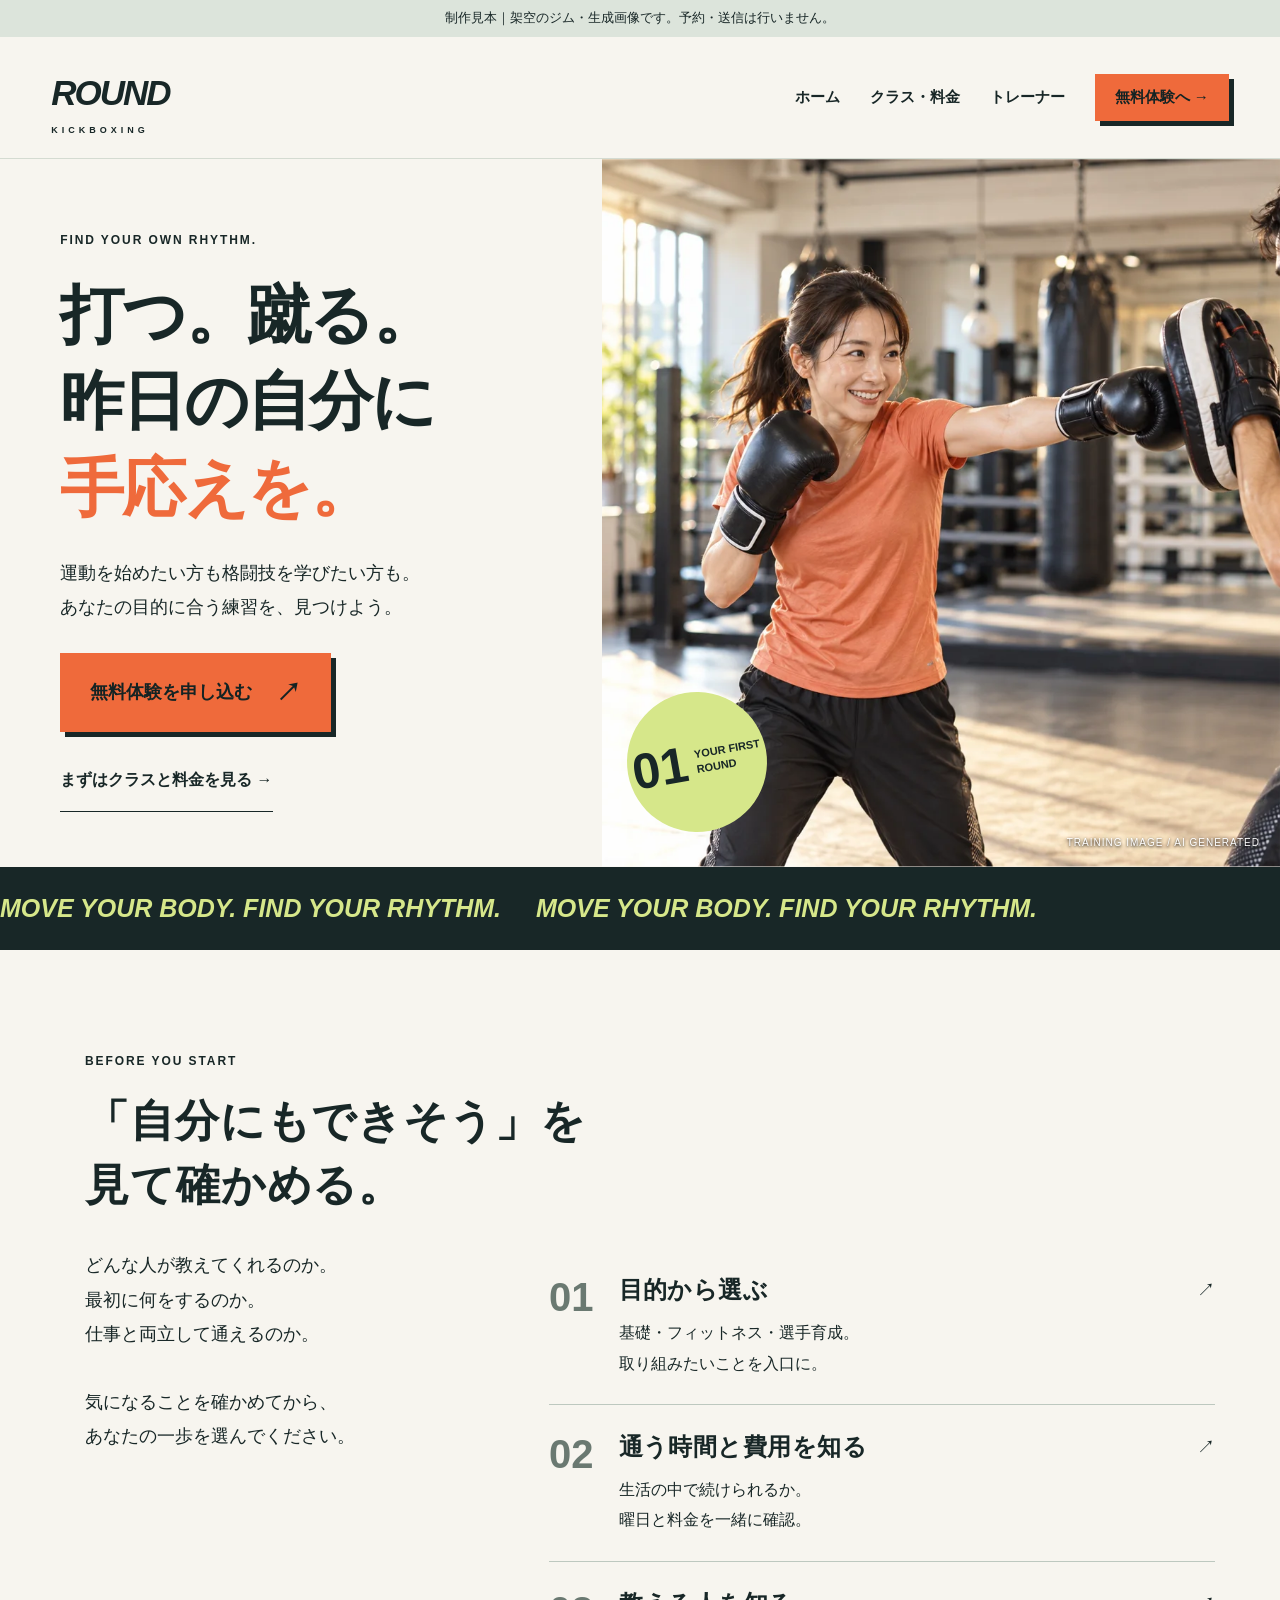
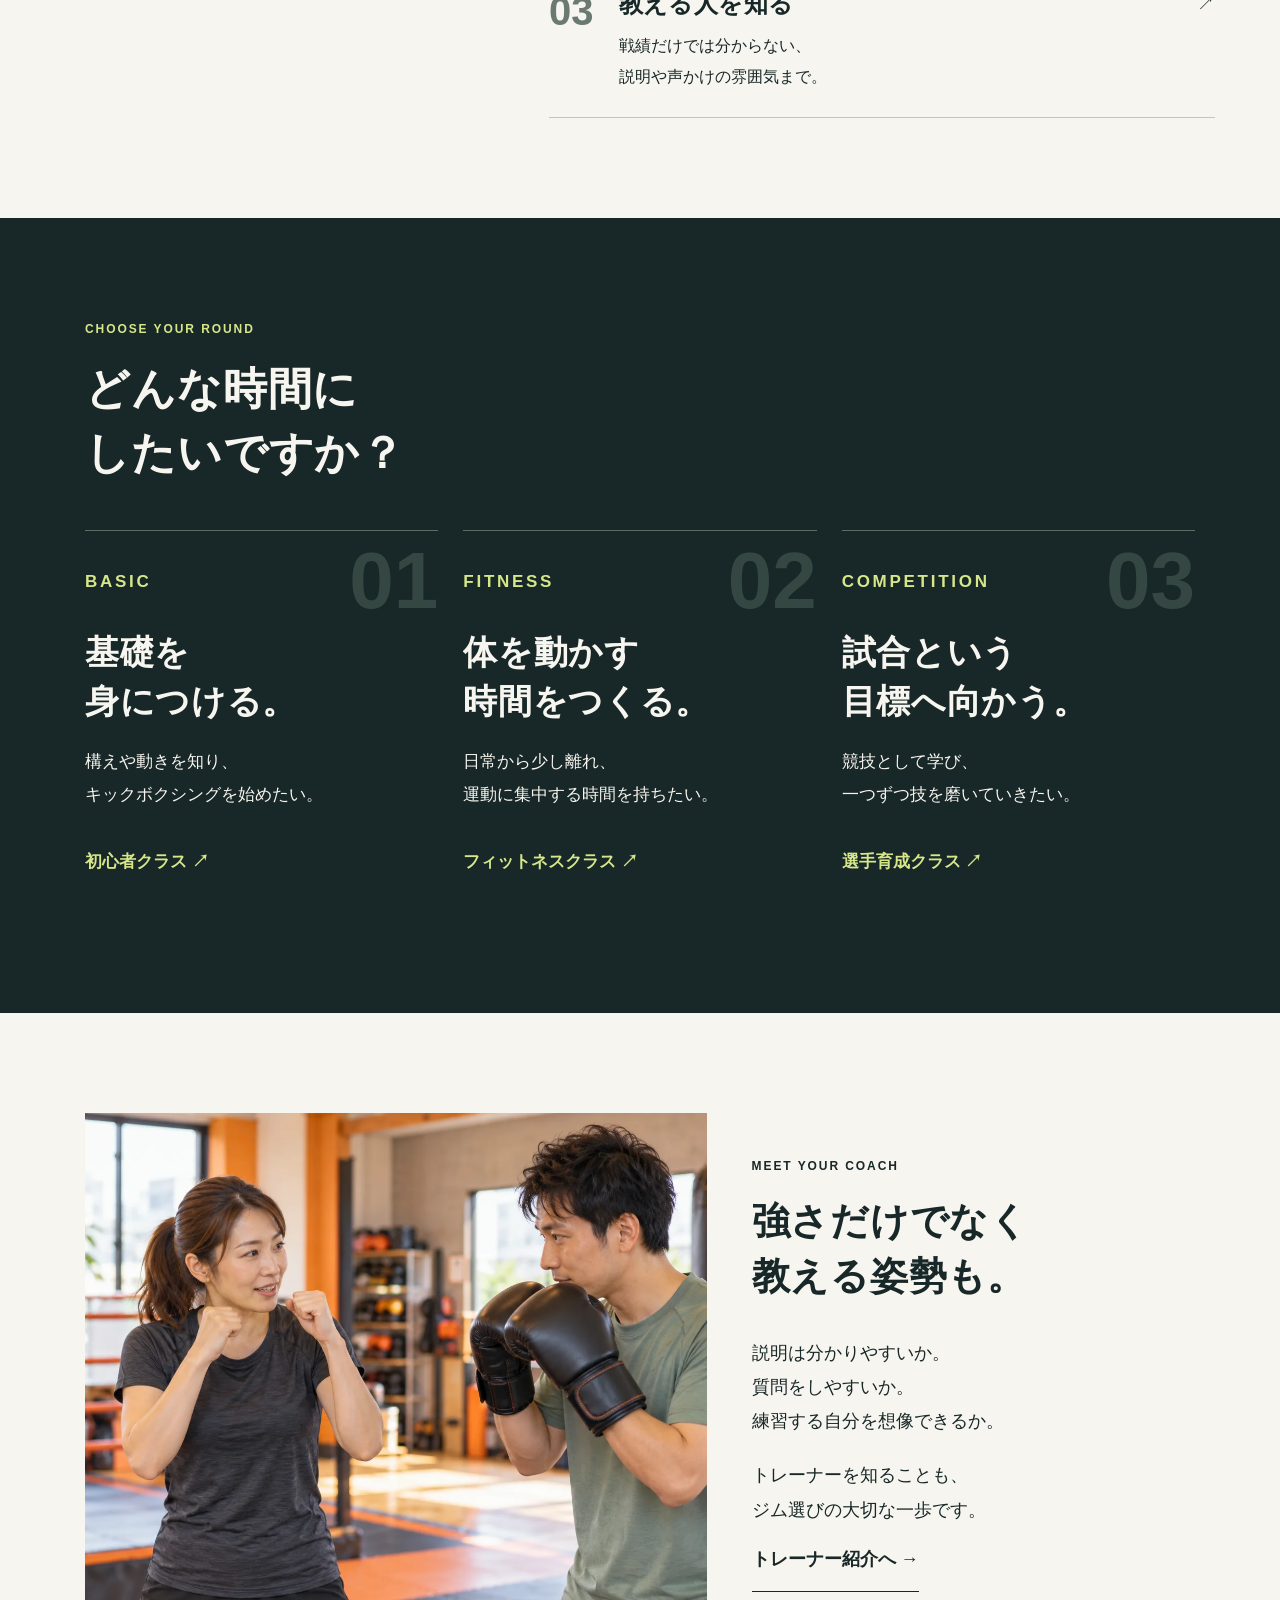
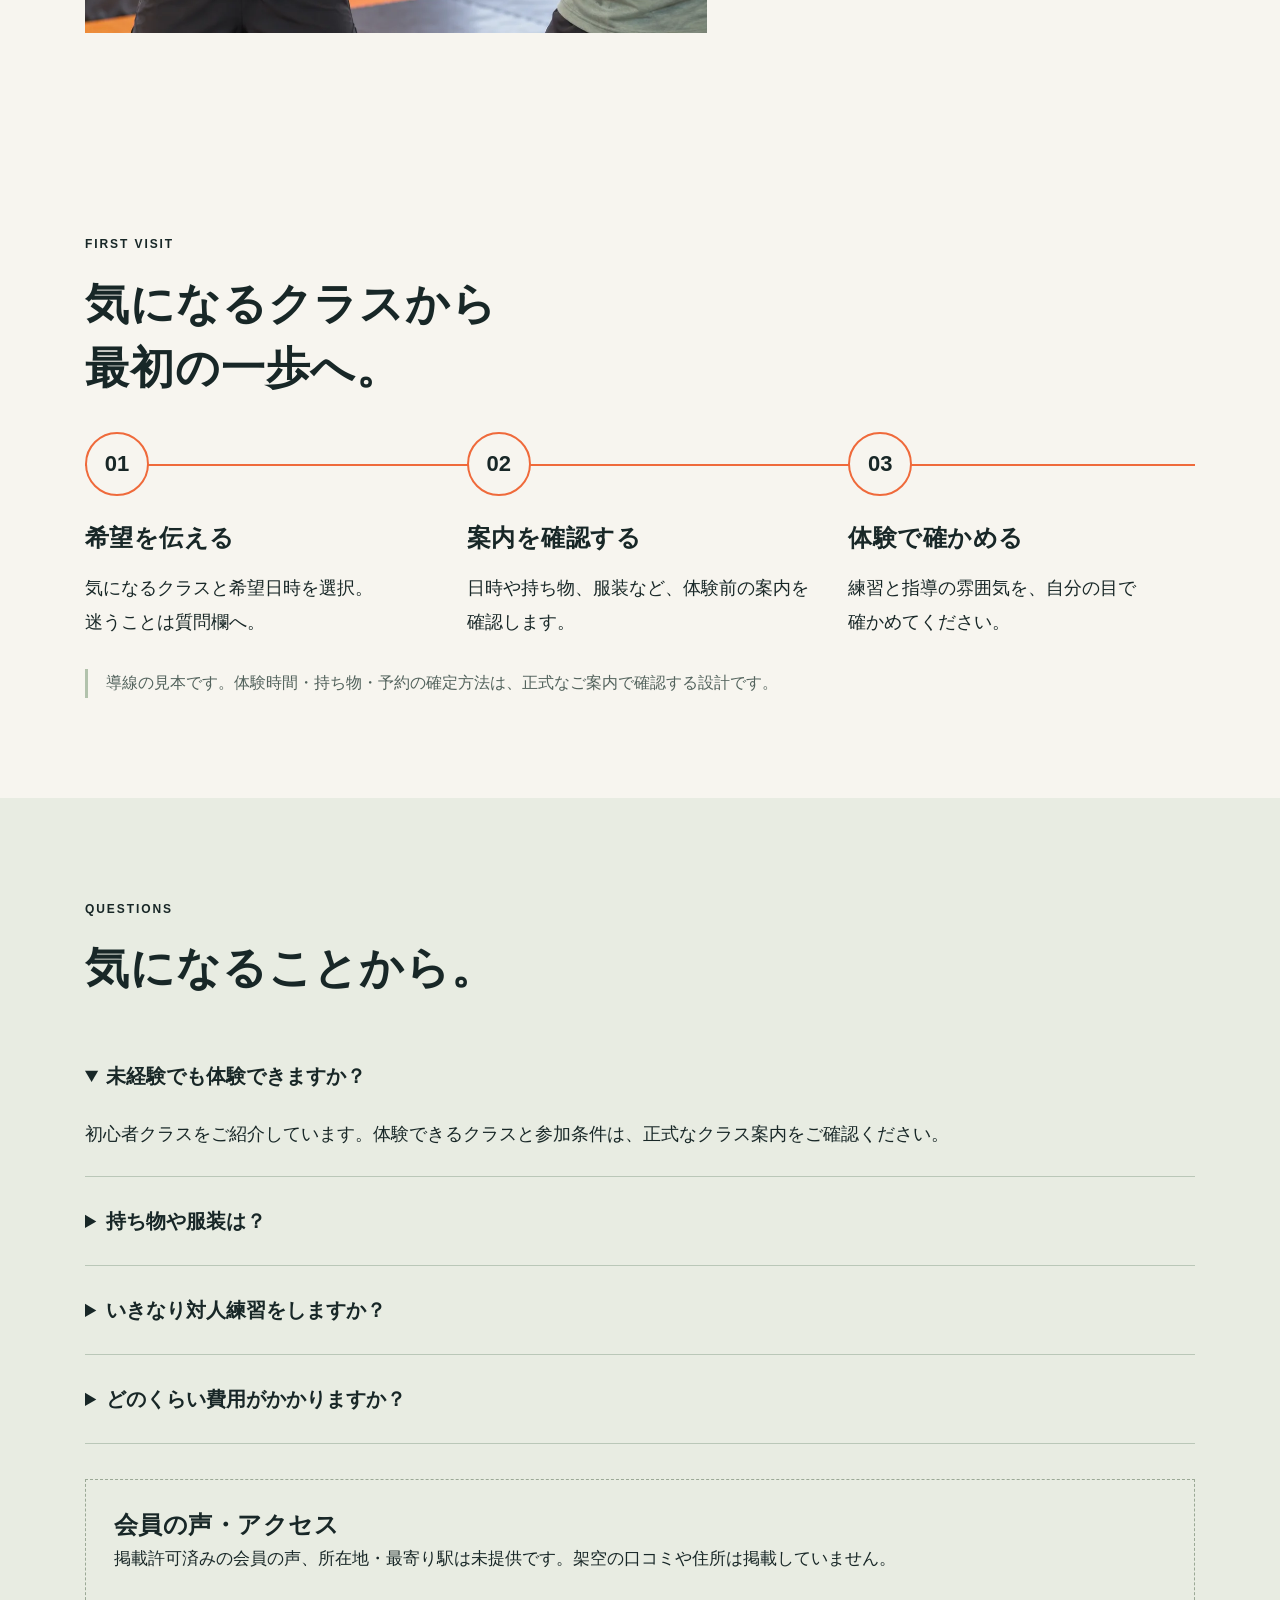
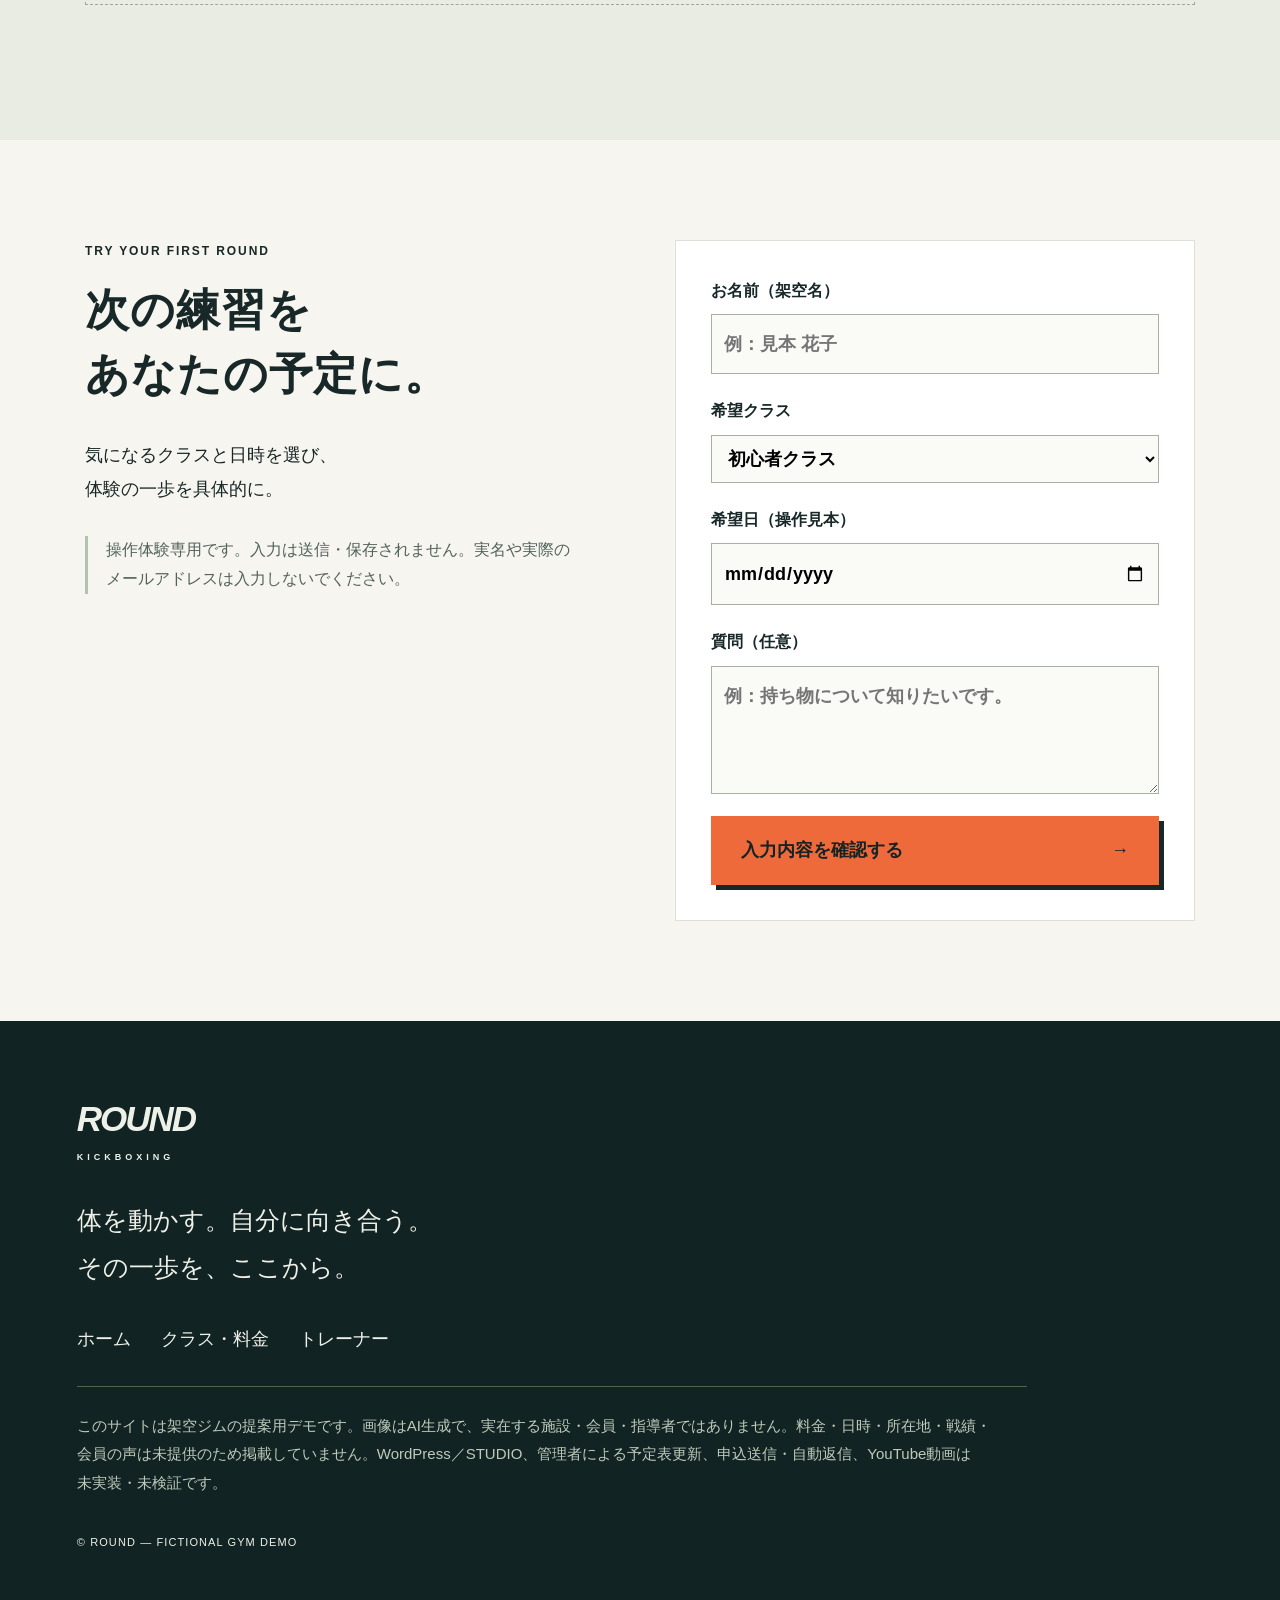
==== index.html @ 7c8cc468 "Publish fictional ROUND three-page demo" ====
<!DOCTYPE html><html lang="ja"><head><meta charset="utf-8"><meta name="viewport" content="width=device-width,initial-scale=1"><title>打つ。蹴る。自分に手応えを。｜ROUND 制作見本</title><link rel="stylesheet" href="style.css"><script src="app.js" defer></script></head><body><div class="demo"><span class="phrase">制作見本｜</span><span class="phrase">架空のジム・生成画像です。</span><span class="phrase">予約・送信は行いません。</span></div><header><a class="brand" href="index.html">ROUND<span> KICKBOXING</span></a><button class="menu" aria-expanded="false" aria-controls="nav">メニュー</button><nav id="nav"><a href="index.html">ホーム</a><a href="classes.html">クラス・料金</a><a href="trainers.html">トレーナー</a><a class="button small" href="index.html#trial">無料体験へ →</a></nav></header><main><section class="hero"><div class="hero-copy"><p class="eyebrow">FIND YOUR OWN RHYTHM.</p><h1><span class="hit">打つ。</span><span class="kick">蹴る。</span><br><span>昨日の自分に</span><br><em>手応えを。</em></h1><p><span>運動を始めたい方も</span><span>格闘技を学びたい方も。</span><br><span class="phrase">あなたの目的に合う練習を、</span><span class="phrase">見つけよう。</span></p><a class="button" href="#trial"><span class="phrase">無料体験を申し込む</span> <b>↗</b></a><a class="textlink" href="classes.html">まずは<span class="phrase">クラスと</span>料金を見る →</a></div><figure><img src="training.webp" alt="ミットにパンチを打つ女性と受け止める指導者の生成イメージ"><figcaption>TRAINING IMAGE / AI GENERATED</figcaption><div class="roundlabel">01<span>YOUR FIRST<br>ROUND</span></div></figure></section>
<div class="ticker" aria-hidden="true"><span>MOVE YOUR BODY. FIND YOUR RHYTHM. </span><span>MOVE YOUR BODY. FIND YOUR RHYTHM.</span></div>
<section class="wrap intro"><p class="eyebrow">BEFORE YOU START</p><h2><span><span class="phrase">「自分にもできそう」を</span></span><span>見て<span class="phrase">確かめる。</span></span></h2><div class="introgrid"><p>どんな人が教えてくれるのか。<br>最初に何をするのか。<br>仕事と両立して通えるのか。<br><br>気になることを確かめてから、<br>あなたの一歩を<span class="phrase">選んでください。</span></p><div class="steps"><a href="classes.html"><b>01</b><div><h3>目的から選ぶ</h3><p>基礎・フィットネス・選手育成。<br>取り組みたいことを入口に。</p></div><span>↗</span></a><a href="classes.html#schedule"><b>02</b><div><h3><span class="phrase">通う時間と費用を知る</span></h3><p>生活の中で続けられるか。<br>曜日と料金を一緒に確認。</p></div><span>↗</span></a><a href="trainers.html"><b>03</b><div><h3>教える人を知る</h3><p>戦績だけでは分からない、<br>説明や声かけの雰囲気まで。</p></div><span>↗</span></a></div></div></section>
<section class="dark"><div class="wrap"><p class="eyebrow">CHOOSE YOUR ROUND</p><h2><span>どんな時間に</span><span>したいですか？</span></h2><div class="cards"><a href="classes.html#beginner"><span class="num">01</span><p class="eyebrow">BASIC</p><h3>基礎を<br>身につける。</h3><p>構えや動きを知り、<br><span class="phrase">キックボクシングを</span>始めたい。</p><strong>初心者クラス ↗</strong></a><a href="classes.html#fitness"><span class="num">02</span><p class="eyebrow">FITNESS</p><h3>体を動かす<br>時間をつくる。</h3><p>日常から少し離れ、<br>運動に集中する時間を持ちたい。</p><strong>フィットネスクラス ↗</strong></a><a href="classes.html#athlete"><span class="num">03</span><p class="eyebrow">COMPETITION</p><h3>試合という<br>目標へ向かう。</h3><p>競技として学び、<br>一つずつ技を磨いていきたい。</p><strong>選手育成クラス ↗</strong></a></div></div></section>
<section class="wrap coachfeature"><img src="coaching.webp" loading="lazy" alt="ガードの構えを実演する指導者と学ぶ男性の生成イメージ"><div><p class="eyebrow">MEET YOUR COACH</p><h2><span>強さだけでなく</span><span>教える姿勢も。</span></h2><p>説明は分かりやすいか。<br>質問をしやすいか。<br>練習する自分を想像できるか。</p><p>トレーナーを知ることも、<br>ジム選びの大切な一歩です。</p><a class="textlink" href="trainers.html">トレーナー紹介へ →</a></div></section>
<section class="wrap flowsection"><p class="eyebrow">FIRST VISIT</p><h2><span>気になるクラスから</span><span>最初の一歩へ。</span></h2><div class="flow"><article><b>01</b><h3>希望を伝える</h3><p><span class="phrase">気になるクラスと</span><span class="phrase">希望日時を選択。</span><span class="phrase">迷うことは</span><span class="phrase">質問欄へ。</span></p></article><article><b>02</b><h3>案内を確認する</h3><p><span class="phrase">日時や持ち物、</span><span class="phrase">服装など、</span><span class="phrase">体験前の案内を</span><span class="phrase">確認します。</span></p></article><article><b>03</b><h3>体験で確かめる</h3><p><span class="phrase">練習と指導の雰囲気を、</span><span class="phrase">自分の目で</span><span class="phrase">確かめてください。</span></p></article></div><p class="notice">導線の見本です。体験時間・持ち物・予約の確定方法は、正式なご案内で確認する設計です。</p></section>
<section class="pale"><div class="wrap"><p class="eyebrow">QUESTIONS</p><h2>気になることから。</h2><details open><summary>未経験でも体験できますか？</summary><p>初心者クラスをご紹介しています。体験できる<span class="phrase">クラスと</span>参加条件は、正式なクラス案内をご確認ください。</p></details><details><summary>持ち物や服装は？</summary><p>必要な持ち物、室内履き、グローブ等の貸出条件は<span class="phrase">未提供です。</span>体験の案内で確認できるよう掲載します。</p></details><details><summary>いきなり対人練習をしますか？</summary><p>体験時の接触・対人練習の有無は未確認です。実際の指導内容を確認したうえで案内する項目です。</p></details><details><summary>どのくらい費用がかかりますか？</summary><p>無料体験は募集で確認済みです。入会金・月会費・その他の費用は未提供のため、料金ページでは確認項目を示しています。</p></details><div class="pending"><h3>会員の声・アクセス</h3><p>掲載許可済みの会員の声、所在地・最寄り駅は<span class="phrase">未提供です。</span>架空の口コミや住所は掲載していません。</p></div></div></section>
<section class="wrap trial" id="trial"><div><p class="eyebrow">TRY YOUR FIRST ROUND</p><h2><span>次の練習を</span><span>あなたの予定に。</span></h2><p><span class="phrase">気になるクラスと</span>日時を選び、<br><span class="phrase">体験の一歩を</span><span class="phrase">具体的に。</span></p><p class="notice"><span class="phrase">操作体験専用です。</span><span class="phrase">入力は送信・保存されません。</span><span class="phrase">実名や実際の</span><span class="phrase">メールアドレスは</span><span class="phrase">入力しないでください。</span></p></div><form id="trial-form"><label>お名前（架空名）<input name="name" required placeholder="例：見本 花子" maxlength="60"></label><label>希望クラス<select name="course"><option>初心者クラス</option><option>フィットネスクラス</option><option>選手育成クラス</option><option>相談して決めたい</option></select></label><label>希望日（操作見本）<input type="date" name="date" required></label><label>質問（任意）<textarea name="question" rows="3" placeholder="例：持ち物について知りたいです。"></textarea></label><button class="button" type="submit"><span class="phrase">入力内容を確認する</span> →</button><div id="confirmation" hidden aria-live="polite"></div></form></section></main><footer><a class="brand" href="index.html">ROUND<span> KICKBOXING</span></a><p>体を動かす。自分に向き合う。<br>その一歩を、ここから。</p><div class="footlinks"><a href="index.html">ホーム</a><a href="classes.html">クラス・料金</a><a href="trainers.html">トレーナー</a></div><aside>このサイトは架空ジムの提案用デモです。画像はAI生成で、実在する施設・会員・指導者では<span class="phrase">ありません。</span>料金・日時・所在地・戦績・会員の声は未提供のため掲載していません。WordPress／STUDIO、管理者による予定表更新、申込送信・自動返信、YouTube動画は未実装・未検証です。</aside><small>© ROUND — FICTIONAL GYM DEMO</small></footer></body></html>
---- style.css ----
:root{--ink:#182727;--paper:#f7f5ef;--orange:#ef6a3b;--lime:#d6e78a;--muted:#596767}*{box-sizing:border-box}html{scroll-behavior:smooth;scroll-padding-top:35px}body{margin:0;background:var(--paper);color:var(--ink);font-family:'Noto Sans JP','Yu Gothic',sans-serif;font-size:18px;line-height:1.9}a{color:inherit;text-decoration:none}button,input,select,textarea{font:inherit}button,a{touch-action:manipulation}button{cursor:pointer}a:focus-visible,button:focus-visible{outline:3px solid var(--orange);outline-offset:5px}img{display:block;max-width:100%}figure{margin:0}h1,h2,h3,p{margin:0}p+p{margin-top:20px}h1,h2,h3{line-height:1.45;letter-spacing:.02em}h1 span,h2 span{display:inline-block}h2{font-size:44px;margin:16px 0 32px}h2>span{display:block}h3{font-size:24px}.wrap{max-width:1200px;margin:auto;padding:100px 45px}.eyebrow{font-size:12px;letter-spacing:.16em;font-weight:800}.demo{background:#dce4db;text-align:center;font-size:13px;padding:8px 18px;line-height:1.6}header{display:flex;align-items:center;justify-content:space-between;padding:23px 4%;gap:20px;border-bottom:1px solid #d4dbd1}.brand{font-family:Arial,sans-serif;font-size:35px;font-weight:900;font-style:italic;letter-spacing:-2px;white-space:nowrap}.brand span{display:block;font-size:9px;font-style:normal;letter-spacing:4px;line-height:1}nav{display:flex;gap:30px;align-items:center;font-size:15px;font-weight:bold}.menu{display:none}.button{display:inline-flex;justify-content:space-between;align-items:center;gap:24px;background:var(--orange);color:#142323;border:0;padding:21px 30px;font-size:18px;line-height:1.5;font-weight:bold;box-shadow:5px 5px 0 var(--ink);transition:transform .2s,box-shadow .2s}.button:hover{transform:translate(3px,3px);box-shadow:2px 2px 0 var(--ink)}.button.small{padding:12px 20px;font-size:15px}.button b{font-size:25px}.textlink{display:inline-block;border-bottom:1px solid;padding:15px 0;font-weight:bold}.hero{display:grid;grid-template-columns:47% 53%;min-height:680px}.hero-copy{padding:70px 8% 55px 10%}.hero h1{font-size:64px;line-height:1.35;margin:20px 0 25px;letter-spacing:-.035em}.hero h1 em{font-style:normal;color:var(--orange)}.hero p:not(.eyebrow){font-size:18px;margin-bottom:28px}.hero p span{display:inline-block}.hero .textlink{font-size:16px;display:table;margin-top:18px}.hero figure{position:relative;overflow:hidden;align-self:stretch}.hero img{height:100%;width:100%;object-fit:cover;object-position:48% center;animation:reveal 1.2s both}.hero figcaption{position:absolute;right:20px;bottom:15px;color:#fff;text-shadow:0 1px 3px #000;font-size:10px;letter-spacing:.1em}.roundlabel{position:absolute;left:25px;bottom:35px;background:var(--lime);width:140px;height:140px;border-radius:50%;display:flex;justify-content:center;align-items:center;gap:8px;font-size:50px;font-weight:900;transform:rotate(-10deg)}.roundlabel span{font-size:11px;line-height:1.4}.hit{animation:punch .6s both}.kick{animation:punch .6s .2s both}.ticker{overflow:hidden;display:flex;gap:35px;background:var(--ink);color:var(--lime);font-family:Arial;font-size:25px;font-weight:900;font-style:italic;white-space:nowrap;padding:18px 0}.ticker span{animation:slide 20s linear infinite}.introgrid{display:grid;grid-template-columns:40% 60%;gap:20px}.steps a{display:flex;gap:25px;border-bottom:1px solid #bdc8bf;padding:25px 0}.steps a>b{font-size:40px;line-height:1.2;color:#6a7971}.steps a>span{margin-left:auto}.steps p{font-size:16px;margin-top:10px}.dark{background:var(--ink);color:var(--paper)}.dark .eyebrow{color:var(--lime)}.cards{display:grid;grid-template-columns:repeat(3,1fr);gap:25px;margin-top:45px}.cards>a{position:relative;border-top:1px solid #5a6e65;padding:35px 0;overflow:hidden}.cards h3{font-size:34px;margin:30px 0 20px}.cards p{font-size:17px}.cards strong{display:inline-block;margin-top:35px;color:var(--lime);font-size:17px}.num{position:absolute;right:0;top:10px;font-size:80px;font-weight:900;color:#344743;line-height:1}.cards .eyebrow{position:relative}.cards a:hover .num{transform:translateX(-15px);color:#637446}.num{transition:.4s}.coachfeature{display:grid;grid-template-columns:56% 44%;gap:45px;align-items:center}.coachfeature img{width:100%;height:520px;object-fit:cover;object-position:50% center}.coachfeature h2{font-size:38px}.flow{display:grid;grid-template-columns:repeat(3,1fr);gap:35px;position:relative}.flow:before{content:'';position:absolute;top:32px;width:100%;height:2px;background:var(--orange);transform:scaleX(0);transform-origin:left;transition:transform 1s}.flow.active:before{transform:scaleX(1)}.flow article{position:relative}.flow b{display:inline-flex;background:var(--paper);border:2px solid var(--orange);width:64px;height:64px;align-items:center;justify-content:center;border-radius:50%;font-size:22px}.flow h3{margin:25px 0 15px}.flow p{font-size:18px}.notice{font-size:16px;color:#52625c;line-height:1.8;border-left:3px solid #b2c2ac;padding-left:18px;margin-top:30px}.pale{background:#e8ece2}details{border-bottom:1px solid #bac7b8;padding:25px 0}summary{font-weight:bold;font-size:20px;cursor:pointer}details p{font-size:18px;padding:22px 0 0}.pending{margin:35px 0;padding:28px;border:1px dashed #9ba996;line-height:1.9}.pending p{font-size:17px}.trial{display:grid;grid-template-columns:1fr 1fr;gap:70px}.trial form{padding:35px;background:#fff;border:1px solid #dbe1d7}label{display:block;font-size:16px;font-weight:bold;margin-bottom:22px}input,select,textarea{display:block;width:100%;padding:12px;border:1px solid #a5b2a4;background:#fafbf7;margin-top:8px;font-size:18px;border-radius:0}form .button{width:100%}#confirmation{margin-top:25px;padding:25px;background:#e4ecd4;font-size:18px;overflow-wrap:anywhere}.pagehead{padding-bottom:60px}.pagehead h1{font-size:54px;margin:25px 0}.pagehead h1 span{display:block}.classlist{padding-top:0}.classlist article{display:flex;gap:45px;padding:45px 0;border-top:1px solid #b7c3b7}.classlist article>b{font-size:75px;font-weight:900;line-height:1;color:#9cae91}.classlist h2{font-size:32px;margin:10px 0 15px}.arrow{margin-left:auto;font-size:40px}.days{display:flex;gap:10px;flex-wrap:wrap;margin-top:40px}.days button{flex:1;min-width:45px;border:1px solid var(--ink);background:transparent;padding:12px;font-weight:bold}.days button[aria-pressed=true]{background:var(--ink);color:var(--lime)}.schedule-result{padding:30px;background:#fff;margin-top:20px}.schedule-result p{font-size:17px}.pricegrid{display:grid;grid-template-columns:1fr 1.4fr;margin-top:40px;border:1px solid #aebcad}.pricegrid article{padding:35px}.trialprice{background:var(--lime)}.trialprice strong{font-size:80px;line-height:1.5}.trialprice strong span{font-size:23px}.trialprice p:last-child{font-size:16px}dl{margin:20px 0}dt{font-weight:bold;padding-top:18px}dd{margin:5px 0 15px;border-bottom:1px solid #c6d0bf;padding-bottom:18px;font-size:17px}.profile{display:grid;grid-template-columns:1fr 1fr;gap:55px;padding-top:0}.profile img{width:100%;height:540px;object-fit:cover;object-position:28% center}.profile figcaption{font-size:14px;line-height:1.7;margin-top:12px}.profile h2{font-size:37px}.teachgrid{display:grid;grid-template-columns:repeat(3,1fr);gap:35px;margin:40px 0}.teachgrid b{font-size:12px;color:var(--lime);letter-spacing:.1em}.teachgrid h3{font-size:23px;margin:20px 0}.teachgrid p{font-size:17px}.video-pending{border:1px solid #66796d;padding:35px;display:flex;gap:35px;align-items:center}.video-pending>span{font-size:45px;color:#85977e}.video-pending p{font-size:16px;margin-top:10px}.cta{text-align:center;background:var(--lime);padding:85px 25px}.cta .button{margin-top:35px}.cta h2{font-size:40px}footer{padding:65px 6%;background:#122323;color:#eef1e8}footer>p{margin-top:35px;font-size:25px}.footlinks{display:flex;gap:30px;flex-wrap:wrap;margin:30px 0}footer aside{font-size:15px;max-width:950px;color:#becbbb;border-top:1px solid #506454;padding-top:25px}footer small{display:block;font-size:11px;letter-spacing:.1em;margin-top:35px}@keyframes punch{from{opacity:0;transform:translateX(-25px)}to{opacity:1;transform:none}}@keyframes reveal{from{clip-path:inset(0 0 0 100%)}to{clip-path:inset(0)}}@keyframes slide{to{transform:translateX(-100%)}}
@media(max-width:800px){body{font-size:18px}.demo{font-size:12px;padding:7px 12px}header{padding:20px 6%;position:relative}.brand{font-size:30px}.menu{display:block;border:1px solid;padding:8px 12px;background:transparent;font-size:15px}nav{display:none;position:absolute;top:100%;left:0;right:0;background:var(--paper);padding:25px;z-index:20;box-shadow:0 12px 15px #0002}nav.open{display:flex;flex-direction:column;align-items:stretch}.wrap{padding:65px 6%}h2{font-size:29px;margin-bottom:25px}h3{font-size:22px}.hero{display:flex;flex-direction:column}.hero-copy{padding:45px 6%}.hero h1{font-size:45px;margin:18px 0 25px}.hero p:not(.eyebrow){font-size:18px}.hero figure{height:350px}.hero img{object-position:50% center}.roundlabel{width:105px;height:105px;font-size:36px;bottom:25px;left:18px}.roundlabel span{font-size:9px}.hero figcaption{font-size:9px}.button{font-size:18px;padding:18px 23px}.ticker{font-size:20px}.introgrid{display:block}.steps{margin-top:30px}.steps a{gap:18px}.steps a>b{font-size:32px}.steps p{font-size:17px}.cards{display:block}.cards>a{display:block;padding:30px 0}.cards h3{font-size:32px;margin:20px 0}.cards p{font-size:18px}.cards strong{margin-top:20px}.coachfeature{display:flex;flex-direction:column;gap:30px}.coachfeature img{height:340px}.coachfeature h2{font-size:30px}.coachfeature>div{width:100%}.flow{display:block;padding-left:0}.flow:before{top:0;bottom:0;left:27px;width:2px;height:100%;transform:scaleY(0);transform-origin:top}.flow.active:before{transform:scaleY(1)}.flow article{padding-left:80px;padding-bottom:30px;min-height:160px}.flow b{position:absolute;left:0;top:0;width:56px;height:56px}.flow h3{padding-top:5px;margin:0 0 12px}.notice{font-size:16px}.trial{display:block}.trial form{margin-top:35px;padding:23px}.trial h2{font-size:31px}summary{font-size:19px}.pending{padding:22px}.pagehead h1{font-size:34px;line-height:1.6}.pagehead{padding-bottom:40px}.classlist article{gap:20px;flex-wrap:wrap}.classlist article>b{font-size:50px}.classlist article>div{width:100%}.classlist .arrow{display:none}.classlist h2{font-size:28px}.days{gap:6px}.days button{padding:10px 8px;min-width:34px}.schedule-result{padding:23px}.pricegrid{display:block}.pricegrid article{padding:25px}.profile{display:block}.profile img{height:390px}.profile>div{margin-top:40px}.profile h2{font-size:30px}.teachgrid{display:block}.teachgrid article{border-top:1px solid #4a5f52;padding:25px 0}.teachgrid h3{font-size:23px}.teachgrid p{font-size:18px}.video-pending{padding:22px;gap:20px;align-items:start}.video-pending>span{font-size:25px}.video-pending h3{font-size:22px}.cta h2{font-size:29px}.cta p{font-size:18px}.cta{padding:65px 6%}footer{padding:50px 6%}.footlinks{font-size:16px;gap:18px}footer aside{font-size:16px}.eyebrow{font-size:11px}}@media(prefers-reduced-motion:reduce){html{scroll-behavior:auto}*,*:before,*:after{animation:none!important;transition:none!important}.flow:before{transform:none}.hero img{clip-path:none}}
.phrase{display:inline-block;max-width:100%}p,aside,summary{word-break:auto-phrase}h1,h2,h3{word-break:auto-phrase}@media(max-width:800px){.intro h2>span:first-child{display:inline}.intro h2{max-width:100%}.hero .button{padding-left:20px;padding-right:20px}.pagehead h1{font-size:32px}.pagehead h1 .phrase{display:inline-block}.steps h3{font-size:21px}}
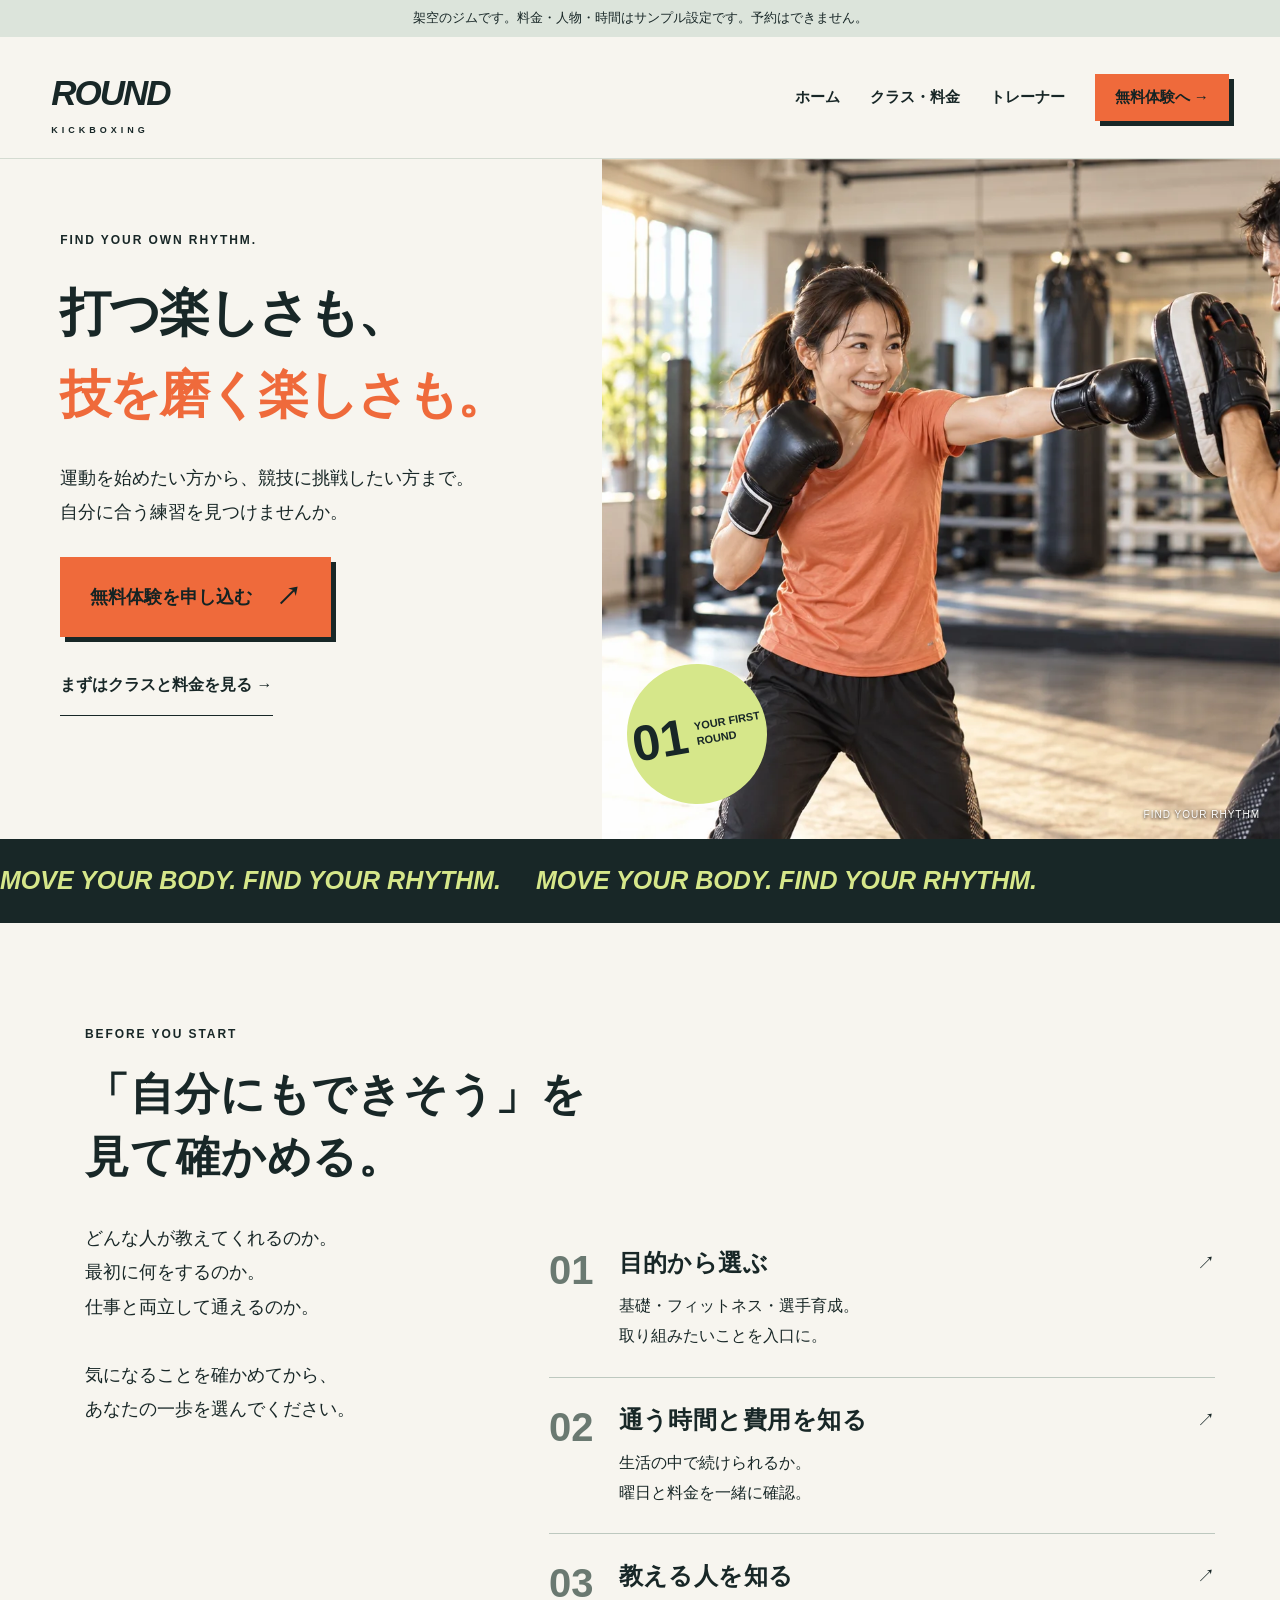
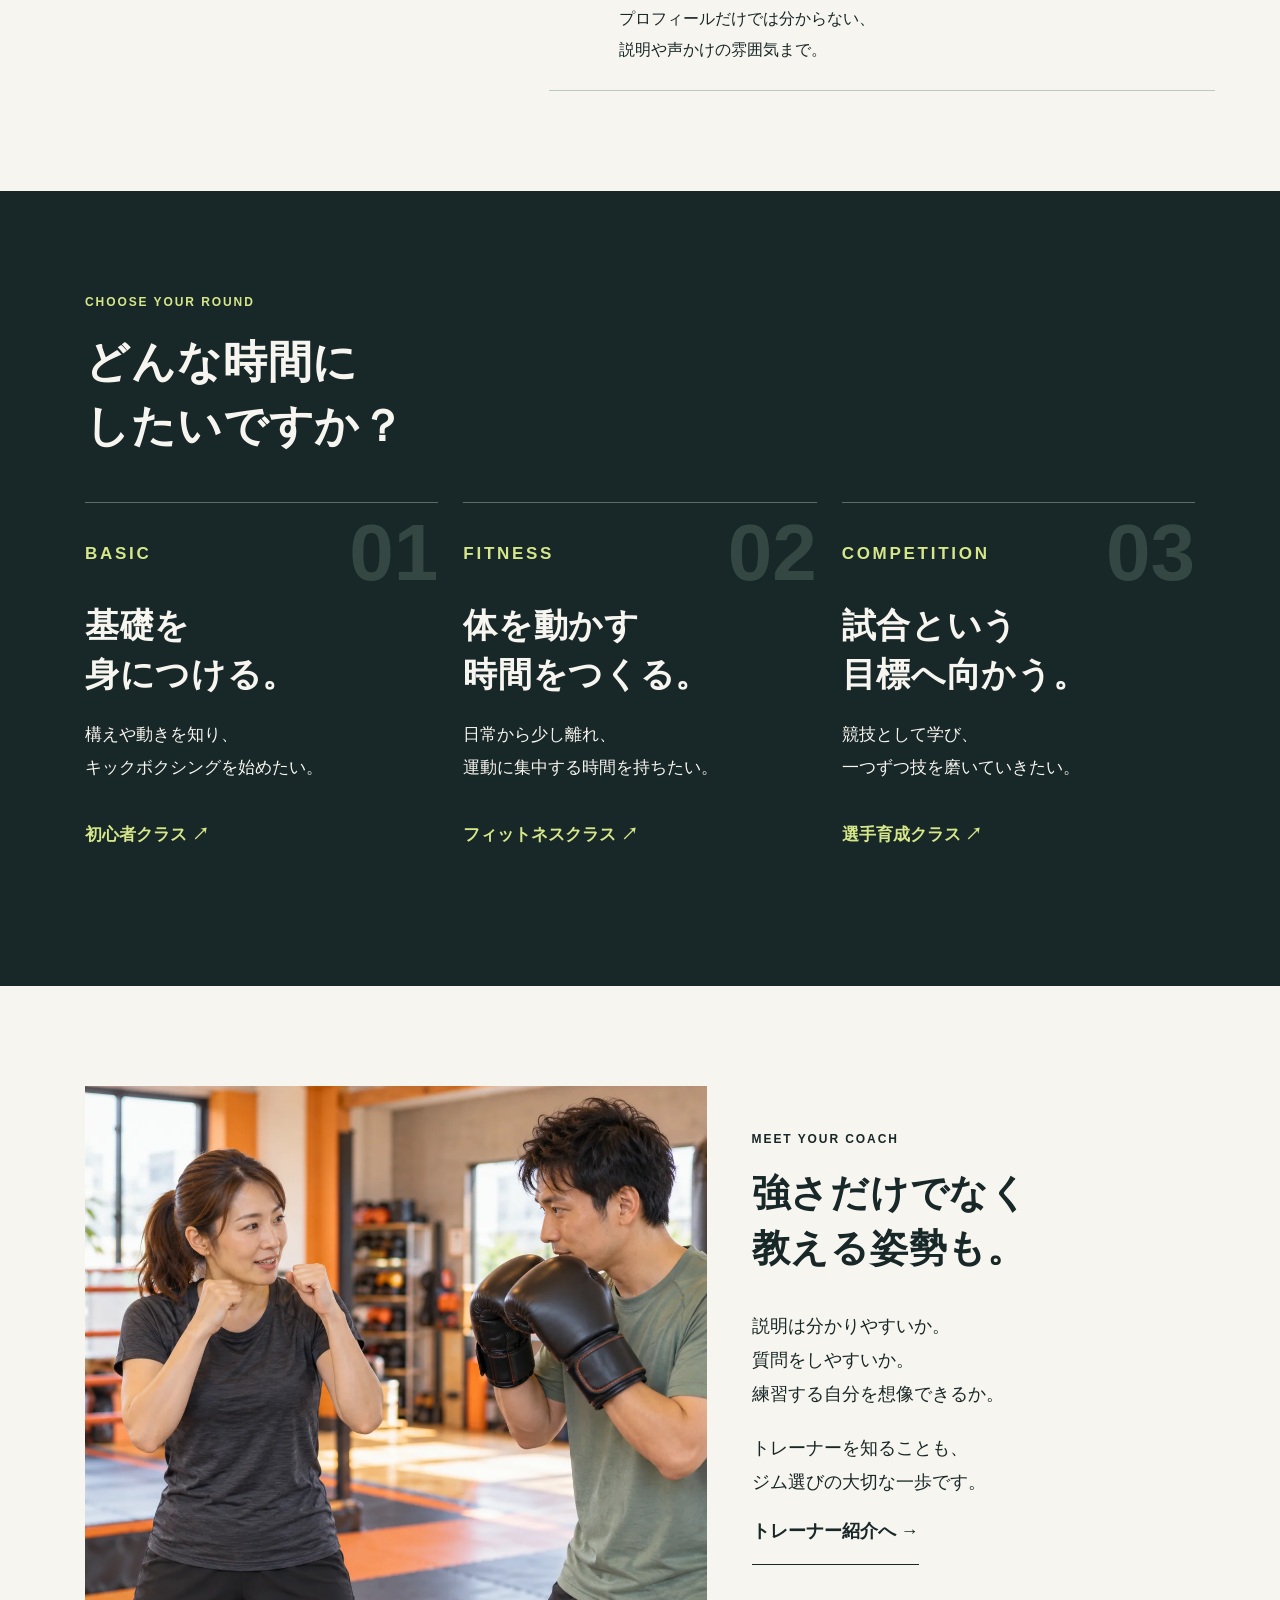
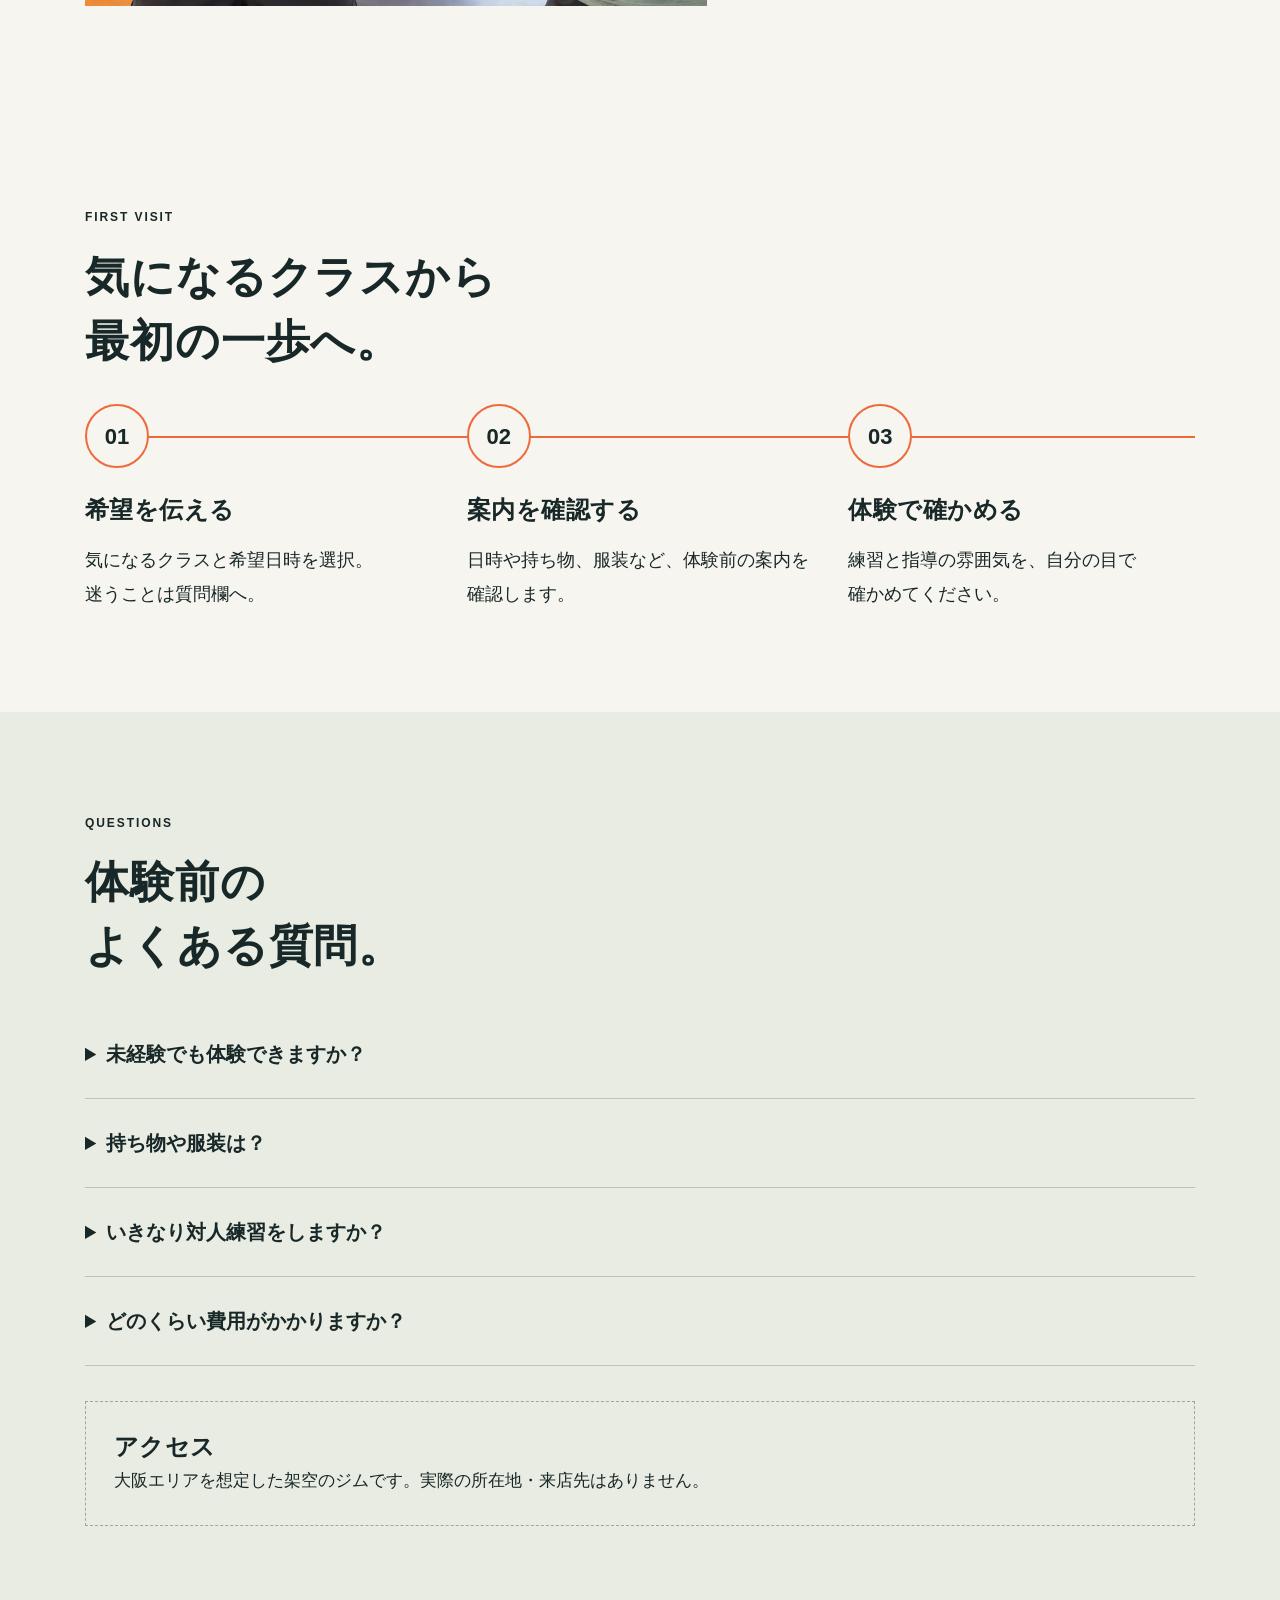
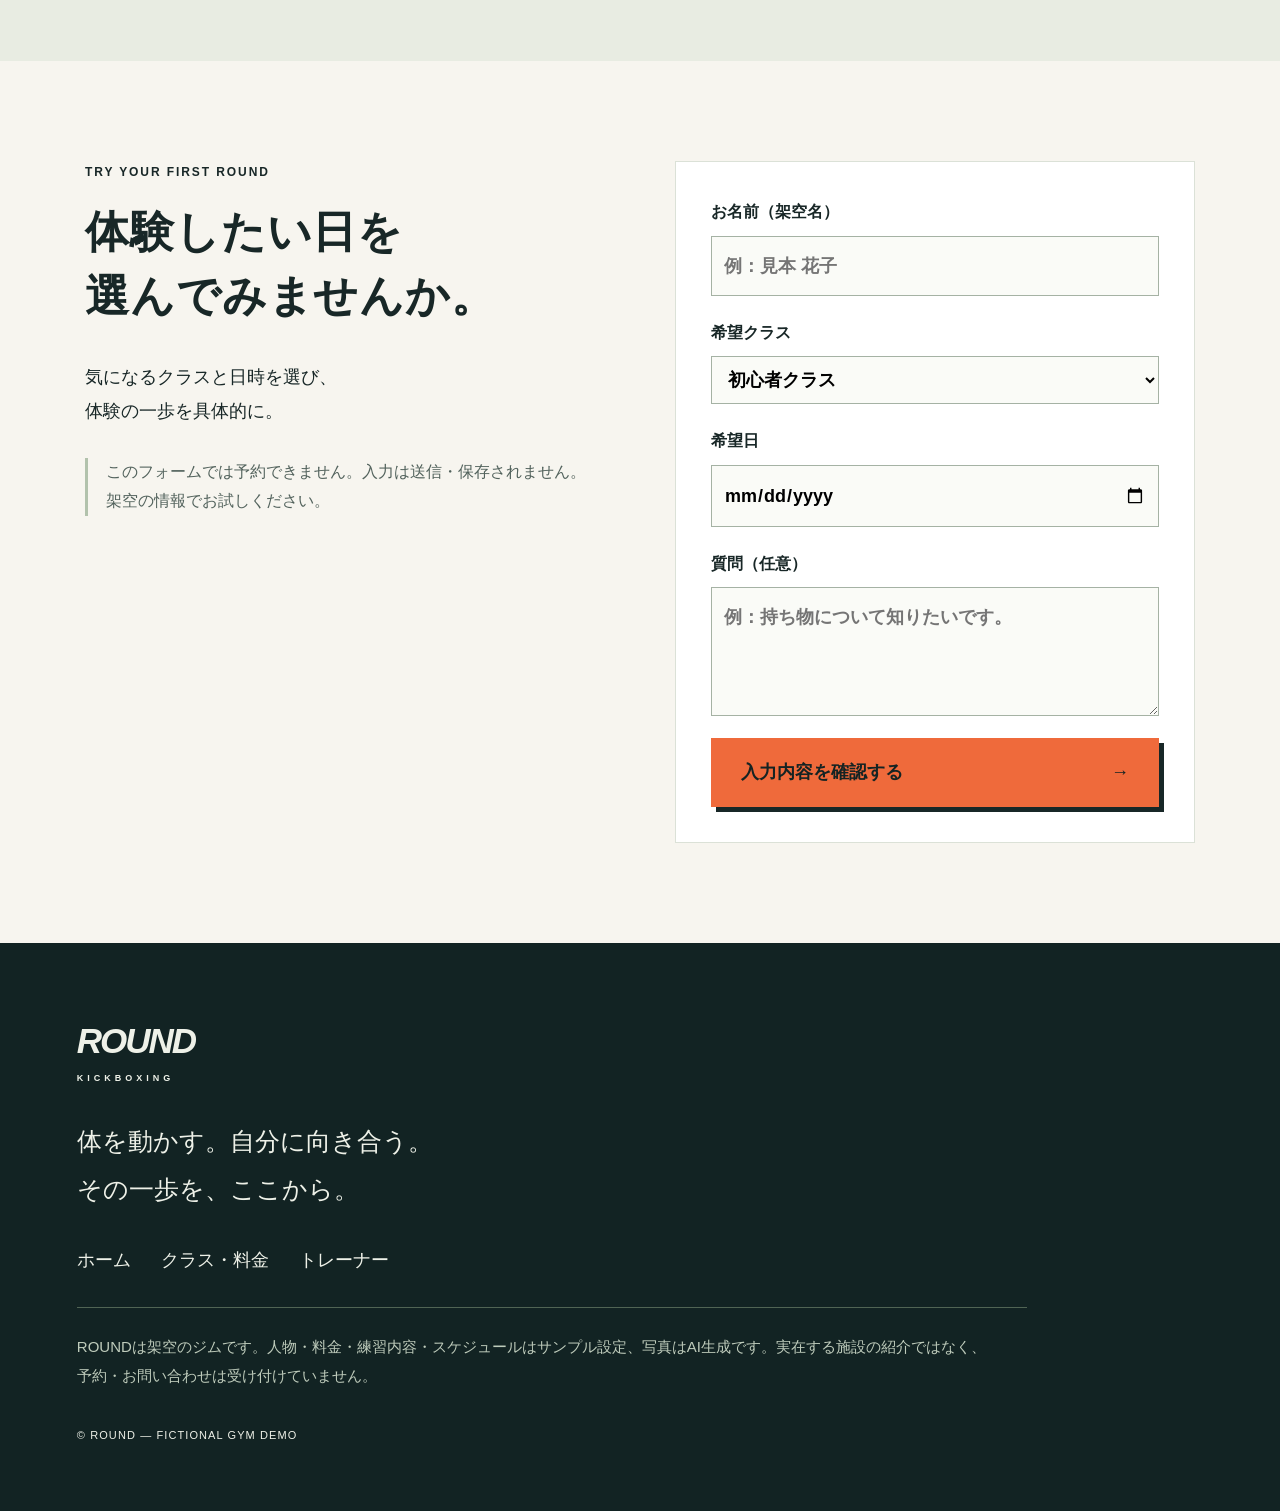
==== commit 7a1b9634: "Refine visitor copy, consistent FAQ, sample details and unique photos" ====
--- a/index.html
+++ b/index.html
@@ -1,8 +1,8 @@
-<!DOCTYPE html><html lang="ja"><head><meta charset="utf-8"><meta name="viewport" content="width=device-width,initial-scale=1"><title>打つ。蹴る。自分に手応えを。｜ROUND 制作見本</title><link rel="stylesheet" href="style.css"><script src="app.js" defer></script></head><body><div class="demo"><span class="phrase">制作見本｜</span><span class="phrase">架空のジム・生成画像です。</span><span class="phrase">予約・送信は行いません。</span></div><header><a class="brand" href="index.html">ROUND<span> KICKBOXING</span></a><button class="menu" aria-expanded="false" aria-controls="nav">メニュー</button><nav id="nav"><a href="index.html">ホーム</a><a href="classes.html">クラス・料金</a><a href="trainers.html">トレーナー</a><a class="button small" href="index.html#trial">無料体験へ →</a></nav></header><main><section class="hero"><div class="hero-copy"><p class="eyebrow">FIND YOUR OWN RHYTHM.</p><h1><span class="hit">打つ。</span><span class="kick">蹴る。</span><br><span>昨日の自分に</span><br><em>手応えを。</em></h1><p><span>運動を始めたい方も</span><span>格闘技を学びたい方も。</span><br><span class="phrase">あなたの目的に合う練習を、</span><span class="phrase">見つけよう。</span></p><a class="button" href="#trial"><span class="phrase">無料体験を申し込む</span> <b>↗</b></a><a class="textlink" href="classes.html">まずは<span class="phrase">クラスと</span>料金を見る →</a></div><figure><img src="training.webp" alt="ミットにパンチを打つ女性と受け止める指導者の生成イメージ"><figcaption>TRAINING IMAGE / AI GENERATED</figcaption><div class="roundlabel">01<span>YOUR FIRST<br>ROUND</span></div></figure></section>
+<!DOCTYPE html><html lang="ja"><head><meta charset="utf-8"><meta name="viewport" content="width=device-width,initial-scale=1"><title>打つ楽しさも、技を磨く楽しさも。｜ROUND</title><link rel="stylesheet" href="style.css"><script src="app.js" defer></script></head><body><div class="demo">架空のジムです。料金・人物・時間はサンプル設定です。予約はできません。</div><header><a class="brand" href="index.html">ROUND<span> KICKBOXING</span></a><button class="menu" aria-expanded="false" aria-controls="nav">メニュー</button><nav id="nav"><a href="index.html">ホーム</a><a href="classes.html">クラス・料金</a><a href="trainers.html">トレーナー</a><a class="button small" href="index.html#trial">無料体験へ →</a></nav></header><main><section class="hero"><div class="hero-copy"><p class="eyebrow">FIND YOUR OWN RHYTHM.</p><h1><span class="hit">打つ楽しさも、</span><br><em class="kick">技を磨く楽しさも。</em></h1><p><span>運動を始めたい方から、</span><span>競技に挑戦したい方まで。</span><br><span><span class="phrase">自分に合う練習を</span></span><span>見つけませんか。</span></p><a class="button" href="#trial"><span class="phrase">無料体験を申し込む</span> <b>↗</b></a><a class="textlink" href="classes.html">まずは<span class="phrase">クラスと</span>料金を見る →</a></div><figure><img src="training.webp" alt="ミットにパンチを打つ女性と受け止める指導者の生成イメージ"><figcaption>FIND YOUR RHYTHM</figcaption><div class="roundlabel">01<span>YOUR FIRST<br>ROUND</span></div></figure></section>
 <div class="ticker" aria-hidden="true"><span>MOVE YOUR BODY. FIND YOUR RHYTHM. </span><span>MOVE YOUR BODY. FIND YOUR RHYTHM.</span></div>
-<section class="wrap intro"><p class="eyebrow">BEFORE YOU START</p><h2><span><span class="phrase">「自分にもできそう」を</span></span><span>見て<span class="phrase">確かめる。</span></span></h2><div class="introgrid"><p>どんな人が教えてくれるのか。<br>最初に何をするのか。<br>仕事と両立して通えるのか。<br><br>気になることを確かめてから、<br>あなたの一歩を<span class="phrase">選んでください。</span></p><div class="steps"><a href="classes.html"><b>01</b><div><h3>目的から選ぶ</h3><p>基礎・フィットネス・選手育成。<br>取り組みたいことを入口に。</p></div><span>↗</span></a><a href="classes.html#schedule"><b>02</b><div><h3><span class="phrase">通う時間と費用を知る</span></h3><p>生活の中で続けられるか。<br>曜日と料金を一緒に確認。</p></div><span>↗</span></a><a href="trainers.html"><b>03</b><div><h3>教える人を知る</h3><p>戦績だけでは分からない、<br>説明や声かけの雰囲気まで。</p></div><span>↗</span></a></div></div></section>
+<section class="wrap intro"><p class="eyebrow">BEFORE YOU START</p><h2><span><span class="phrase">「自分にもできそう」を</span></span><span>見て<span class="phrase">確かめる。</span></span></h2><div class="introgrid"><p>どんな人が教えてくれるのか。<br>最初に何をするのか。<br>仕事と両立して通えるのか。<br><br>気になることを確かめてから、<br>あなたの一歩を<span class="phrase">選んでください。</span></p><div class="steps"><a href="classes.html"><b>01</b><div><h3>目的から選ぶ</h3><p>基礎・フィットネス・選手育成。<br>取り組みたいことを入口に。</p></div><span>↗</span></a><a href="classes.html#schedule"><b>02</b><div><h3><span class="phrase">通う時間と費用を知る</span></h3><p>生活の中で続けられるか。<br>曜日と料金を一緒に確認。</p></div><span>↗</span></a><a href="trainers.html"><b>03</b><div><h3>教える人を知る</h3><p>プロフィールだけでは分からない、<br>説明や声かけの雰囲気まで。</p></div><span>↗</span></a></div></div></section>
 <section class="dark"><div class="wrap"><p class="eyebrow">CHOOSE YOUR ROUND</p><h2><span>どんな時間に</span><span>したいですか？</span></h2><div class="cards"><a href="classes.html#beginner"><span class="num">01</span><p class="eyebrow">BASIC</p><h3>基礎を<br>身につける。</h3><p>構えや動きを知り、<br><span class="phrase">キックボクシングを</span>始めたい。</p><strong>初心者クラス ↗</strong></a><a href="classes.html#fitness"><span class="num">02</span><p class="eyebrow">FITNESS</p><h3>体を動かす<br>時間をつくる。</h3><p>日常から少し離れ、<br>運動に集中する時間を持ちたい。</p><strong>フィットネスクラス ↗</strong></a><a href="classes.html#athlete"><span class="num">03</span><p class="eyebrow">COMPETITION</p><h3>試合という<br>目標へ向かう。</h3><p>競技として学び、<br>一つずつ技を磨いていきたい。</p><strong>選手育成クラス ↗</strong></a></div></div></section>
 <section class="wrap coachfeature"><img src="coaching.webp" loading="lazy" alt="ガードの構えを実演する指導者と学ぶ男性の生成イメージ"><div><p class="eyebrow">MEET YOUR COACH</p><h2><span>強さだけでなく</span><span>教える姿勢も。</span></h2><p>説明は分かりやすいか。<br>質問をしやすいか。<br>練習する自分を想像できるか。</p><p>トレーナーを知ることも、<br>ジム選びの大切な一歩です。</p><a class="textlink" href="trainers.html">トレーナー紹介へ →</a></div></section>
-<section class="wrap flowsection"><p class="eyebrow">FIRST VISIT</p><h2><span>気になるクラスから</span><span>最初の一歩へ。</span></h2><div class="flow"><article><b>01</b><h3>希望を伝える</h3><p><span class="phrase">気になるクラスと</span><span class="phrase">希望日時を選択。</span><span class="phrase">迷うことは</span><span class="phrase">質問欄へ。</span></p></article><article><b>02</b><h3>案内を確認する</h3><p><span class="phrase">日時や持ち物、</span><span class="phrase">服装など、</span><span class="phrase">体験前の案内を</span><span class="phrase">確認します。</span></p></article><article><b>03</b><h3>体験で確かめる</h3><p><span class="phrase">練習と指導の雰囲気を、</span><span class="phrase">自分の目で</span><span class="phrase">確かめてください。</span></p></article></div><p class="notice">導線の見本です。体験時間・持ち物・予約の確定方法は、正式なご案内で確認する設計です。</p></section>
-<section class="pale"><div class="wrap"><p class="eyebrow">QUESTIONS</p><h2>気になることから。</h2><details open><summary>未経験でも体験できますか？</summary><p>初心者クラスをご紹介しています。体験できる<span class="phrase">クラスと</span>参加条件は、正式なクラス案内をご確認ください。</p></details><details><summary>持ち物や服装は？</summary><p>必要な持ち物、室内履き、グローブ等の貸出条件は<span class="phrase">未提供です。</span>体験の案内で確認できるよう掲載します。</p></details><details><summary>いきなり対人練習をしますか？</summary><p>体験時の接触・対人練習の有無は未確認です。実際の指導内容を確認したうえで案内する項目です。</p></details><details><summary>どのくらい費用がかかりますか？</summary><p>無料体験は募集で確認済みです。入会金・月会費・その他の費用は未提供のため、料金ページでは確認項目を示しています。</p></details><div class="pending"><h3>会員の声・アクセス</h3><p>掲載許可済みの会員の声、所在地・最寄り駅は<span class="phrase">未提供です。</span>架空の口コミや住所は掲載していません。</p></div></div></section>
-<section class="wrap trial" id="trial"><div><p class="eyebrow">TRY YOUR FIRST ROUND</p><h2><span>次の練習を</span><span>あなたの予定に。</span></h2><p><span class="phrase">気になるクラスと</span>日時を選び、<br><span class="phrase">体験の一歩を</span><span class="phrase">具体的に。</span></p><p class="notice"><span class="phrase">操作体験専用です。</span><span class="phrase">入力は送信・保存されません。</span><span class="phrase">実名や実際の</span><span class="phrase">メールアドレスは</span><span class="phrase">入力しないでください。</span></p></div><form id="trial-form"><label>お名前（架空名）<input name="name" required placeholder="例：見本 花子" maxlength="60"></label><label>希望クラス<select name="course"><option>初心者クラス</option><option>フィットネスクラス</option><option>選手育成クラス</option><option>相談して決めたい</option></select></label><label>希望日（操作見本）<input type="date" name="date" required></label><label>質問（任意）<textarea name="question" rows="3" placeholder="例：持ち物について知りたいです。"></textarea></label><button class="button" type="submit"><span class="phrase">入力内容を確認する</span> →</button><div id="confirmation" hidden aria-live="polite"></div></form></section></main><footer><a class="brand" href="index.html">ROUND<span> KICKBOXING</span></a><p>体を動かす。自分に向き合う。<br>その一歩を、ここから。</p><div class="footlinks"><a href="index.html">ホーム</a><a href="classes.html">クラス・料金</a><a href="trainers.html">トレーナー</a></div><aside>このサイトは架空ジムの提案用デモです。画像はAI生成で、実在する施設・会員・指導者では<span class="phrase">ありません。</span>料金・日時・所在地・戦績・会員の声は未提供のため掲載していません。WordPress／STUDIO、管理者による予定表更新、申込送信・自動返信、YouTube動画は未実装・未検証です。</aside><small>© ROUND — FICTIONAL GYM DEMO</small></footer></body></html>+<section class="wrap flowsection"><p class="eyebrow">FIRST VISIT</p><h2><span>気になるクラスから</span><span>最初の一歩へ。</span></h2><div class="flow"><article><b>01</b><h3>希望を伝える</h3><p><span class="phrase">気になるクラスと</span><span class="phrase">希望日時を選択。</span><span class="phrase">迷うことは</span><span class="phrase">質問欄へ。</span></p></article><article><b>02</b><h3>案内を確認する</h3><p><span class="phrase">日時や持ち物、</span><span class="phrase">服装など、</span><span class="phrase">体験前の案内を</span><span class="phrase">確認します。</span></p></article><article><b>03</b><h3>体験で確かめる</h3><p><span class="phrase">練習と指導の雰囲気を、</span><span class="phrase">自分の目で</span><span class="phrase">確かめてください。</span></p></article></div></section>
+<section class="pale"><div class="wrap"><p class="eyebrow">QUESTIONS</p><h2><span>体験前の</span><span>よくある質問。</span></h2><details><summary>未経験でも体験できますか？</summary><p>はい。初心者クラスは、構え・ガード・基本のパンチから。未経験の方は、まずこのクラスの体験をお選びください。</p></details><details><summary>持ち物や服装は？</summary><p>動きやすい服装、タオル、飲み物をお持ちください。初心者・選手育成は裸足、フィットネスは室内用シューズで練習します。体験用グローブは無料でお貸しします。</p></details><details><summary>いきなり対人練習をしますか？</summary><p>初心者の体験は、構え・基本動作・ミット打ちが中心です。相手と打ち合うスパーリングは行いません。</p></details><details><summary>どのくらい費用がかかりますか？</summary><p>初回体験は無料です。入会金は5,500円、月会費は月4回8,800円から。いずれも税込です。詳しくは料金ページをご覧ください。</p></details><div class="pending"><h3>アクセス</h3><p>大阪エリアを想定した架空のジムです。実際の所在地・来店先は<span class="phrase">ありません。</span></p></div></div></section>
+<section class="wrap trial" id="trial"><div><p class="eyebrow">TRY YOUR FIRST ROUND</p><h2><span>体験したい日を</span><span>選んでみませんか。</span></h2><p><span class="phrase">気になるクラスと</span>日時を選び、<br><span class="phrase">体験の一歩を</span><span class="phrase">具体的に。</span></p><p class="notice">このフォームでは予約できません。<span class="phrase">入力は送信・保存されません。</span>架空の情報でお試しください。</p></div><form id="trial-form"><label>お名前（架空名）<input name="name" required placeholder="例：見本 花子" maxlength="60"></label><label>希望クラス<select name="course"><option>初心者クラス</option><option>フィットネスクラス</option><option>選手育成クラス</option><option>相談して決めたい</option></select></label><label>希望日<input type="date" name="date" required></label><label>質問（任意）<textarea name="question" rows="3" placeholder="例：持ち物について知りたいです。"></textarea></label><button class="button" type="submit"><span class="phrase">入力内容を確認する</span> →</button><div id="confirmation" hidden aria-live="polite"></div></form></section></main><footer><a class="brand" href="index.html">ROUND<span> KICKBOXING</span></a><p>体を動かす。自分に向き合う。<br>その一歩を、ここから。</p><div class="footlinks"><a href="index.html">ホーム</a><a href="classes.html">クラス・料金</a><a href="trainers.html">トレーナー</a></div><aside>ROUNDは架空のジムです。人物・料金・練習内容・スケジュールはサンプル設定、写真はAI生成です。実在する施設の紹介ではなく、予約・お問い合わせは受け付けていません。</aside><small>© ROUND — FICTIONAL GYM DEMO</small></footer></body></html>
--- a/style.css
+++ b/style.css
@@ -1,3 +1,9 @@
 :root{--ink:#182727;--paper:#f7f5ef;--orange:#ef6a3b;--lime:#d6e78a;--muted:#596767}*{box-sizing:border-box}html{scroll-behavior:smooth;scroll-padding-top:35px}body{margin:0;background:var(--paper);color:var(--ink);font-family:'Noto Sans JP','Yu Gothic',sans-serif;font-size:18px;line-height:1.9}a{color:inherit;text-decoration:none}button,input,select,textarea{font:inherit}button,a{touch-action:manipulation}button{cursor:pointer}a:focus-visible,button:focus-visible{outline:3px solid var(--orange);outline-offset:5px}img{display:block;max-width:100%}figure{margin:0}h1,h2,h3,p{margin:0}p+p{margin-top:20px}h1,h2,h3{line-height:1.45;letter-spacing:.02em}h1 span,h2 span{display:inline-block}h2{font-size:44px;margin:16px 0 32px}h2>span{display:block}h3{font-size:24px}.wrap{max-width:1200px;margin:auto;padding:100px 45px}.eyebrow{font-size:12px;letter-spacing:.16em;font-weight:800}.demo{background:#dce4db;text-align:center;font-size:13px;padding:8px 18px;line-height:1.6}header{display:flex;align-items:center;justify-content:space-between;padding:23px 4%;gap:20px;border-bottom:1px solid #d4dbd1}.brand{font-family:Arial,sans-serif;font-size:35px;font-weight:900;font-style:italic;letter-spacing:-2px;white-space:nowrap}.brand span{display:block;font-size:9px;font-style:normal;letter-spacing:4px;line-height:1}nav{display:flex;gap:30px;align-items:center;font-size:15px;font-weight:bold}.menu{display:none}.button{display:inline-flex;justify-content:space-between;align-items:center;gap:24px;background:var(--orange);color:#142323;border:0;padding:21px 30px;font-size:18px;line-height:1.5;font-weight:bold;box-shadow:5px 5px 0 var(--ink);transition:transform .2s,box-shadow .2s}.button:hover{transform:translate(3px,3px);box-shadow:2px 2px 0 var(--ink)}.button.small{padding:12px 20px;font-size:15px}.button b{font-size:25px}.textlink{display:inline-block;border-bottom:1px solid;padding:15px 0;font-weight:bold}.hero{display:grid;grid-template-columns:47% 53%;min-height:680px}.hero-copy{padding:70px 8% 55px 10%}.hero h1{font-size:64px;line-height:1.35;margin:20px 0 25px;letter-spacing:-.035em}.hero h1 em{font-style:normal;color:var(--orange)}.hero p:not(.eyebrow){font-size:18px;margin-bottom:28px}.hero p span{display:inline-block}.hero .textlink{font-size:16px;display:table;margin-top:18px}.hero figure{position:relative;overflow:hidden;align-self:stretch}.hero img{height:100%;width:100%;object-fit:cover;object-position:48% center;animation:reveal 1.2s both}.hero figcaption{position:absolute;right:20px;bottom:15px;color:#fff;text-shadow:0 1px 3px #000;font-size:10px;letter-spacing:.1em}.roundlabel{position:absolute;left:25px;bottom:35px;background:var(--lime);width:140px;height:140px;border-radius:50%;display:flex;justify-content:center;align-items:center;gap:8px;font-size:50px;font-weight:900;transform:rotate(-10deg)}.roundlabel span{font-size:11px;line-height:1.4}.hit{animation:punch .6s both}.kick{animation:punch .6s .2s both}.ticker{overflow:hidden;display:flex;gap:35px;background:var(--ink);color:var(--lime);font-family:Arial;font-size:25px;font-weight:900;font-style:italic;white-space:nowrap;padding:18px 0}.ticker span{animation:slide 20s linear infinite}.introgrid{display:grid;grid-template-columns:40% 60%;gap:20px}.steps a{display:flex;gap:25px;border-bottom:1px solid #bdc8bf;padding:25px 0}.steps a>b{font-size:40px;line-height:1.2;color:#6a7971}.steps a>span{margin-left:auto}.steps p{font-size:16px;margin-top:10px}.dark{background:var(--ink);color:var(--paper)}.dark .eyebrow{color:var(--lime)}.cards{display:grid;grid-template-columns:repeat(3,1fr);gap:25px;margin-top:45px}.cards>a{position:relative;border-top:1px solid #5a6e65;padding:35px 0;overflow:hidden}.cards h3{font-size:34px;margin:30px 0 20px}.cards p{font-size:17px}.cards strong{display:inline-block;margin-top:35px;color:var(--lime);font-size:17px}.num{position:absolute;right:0;top:10px;font-size:80px;font-weight:900;color:#344743;line-height:1}.cards .eyebrow{position:relative}.cards a:hover .num{transform:translateX(-15px);color:#637446}.num{transition:.4s}.coachfeature{display:grid;grid-template-columns:56% 44%;gap:45px;align-items:center}.coachfeature img{width:100%;height:520px;object-fit:cover;object-position:50% center}.coachfeature h2{font-size:38px}.flow{display:grid;grid-template-columns:repeat(3,1fr);gap:35px;position:relative}.flow:before{content:'';position:absolute;top:32px;width:100%;height:2px;background:var(--orange);transform:scaleX(0);transform-origin:left;transition:transform 1s}.flow.active:before{transform:scaleX(1)}.flow article{position:relative}.flow b{display:inline-flex;background:var(--paper);border:2px solid var(--orange);width:64px;height:64px;align-items:center;justify-content:center;border-radius:50%;font-size:22px}.flow h3{margin:25px 0 15px}.flow p{font-size:18px}.notice{font-size:16px;color:#52625c;line-height:1.8;border-left:3px solid #b2c2ac;padding-left:18px;margin-top:30px}.pale{background:#e8ece2}details{border-bottom:1px solid #bac7b8;padding:25px 0}summary{font-weight:bold;font-size:20px;cursor:pointer}details p{font-size:18px;padding:22px 0 0}.pending{margin:35px 0;padding:28px;border:1px dashed #9ba996;line-height:1.9}.pending p{font-size:17px}.trial{display:grid;grid-template-columns:1fr 1fr;gap:70px}.trial form{padding:35px;background:#fff;border:1px solid #dbe1d7}label{display:block;font-size:16px;font-weight:bold;margin-bottom:22px}input,select,textarea{display:block;width:100%;padding:12px;border:1px solid #a5b2a4;background:#fafbf7;margin-top:8px;font-size:18px;border-radius:0}form .button{width:100%}#confirmation{margin-top:25px;padding:25px;background:#e4ecd4;font-size:18px;overflow-wrap:anywhere}.pagehead{padding-bottom:60px}.pagehead h1{font-size:54px;margin:25px 0}.pagehead h1 span{display:block}.classlist{padding-top:0}.classlist article{display:flex;gap:45px;padding:45px 0;border-top:1px solid #b7c3b7}.classlist article>b{font-size:75px;font-weight:900;line-height:1;color:#9cae91}.classlist h2{font-size:32px;margin:10px 0 15px}.arrow{margin-left:auto;font-size:40px}.days{display:flex;gap:10px;flex-wrap:wrap;margin-top:40px}.days button{flex:1;min-width:45px;border:1px solid var(--ink);background:transparent;padding:12px;font-weight:bold}.days button[aria-pressed=true]{background:var(--ink);color:var(--lime)}.schedule-result{padding:30px;background:#fff;margin-top:20px}.schedule-result p{font-size:17px}.pricegrid{display:grid;grid-template-columns:1fr 1.4fr;margin-top:40px;border:1px solid #aebcad}.pricegrid article{padding:35px}.trialprice{background:var(--lime)}.trialprice strong{font-size:80px;line-height:1.5}.trialprice strong span{font-size:23px}.trialprice p:last-child{font-size:16px}dl{margin:20px 0}dt{font-weight:bold;padding-top:18px}dd{margin:5px 0 15px;border-bottom:1px solid #c6d0bf;padding-bottom:18px;font-size:17px}.profile{display:grid;grid-template-columns:1fr 1fr;gap:55px;padding-top:0}.profile img{width:100%;height:540px;object-fit:cover;object-position:28% center}.profile figcaption{font-size:14px;line-height:1.7;margin-top:12px}.profile h2{font-size:37px}.teachgrid{display:grid;grid-template-columns:repeat(3,1fr);gap:35px;margin:40px 0}.teachgrid b{font-size:12px;color:var(--lime);letter-spacing:.1em}.teachgrid h3{font-size:23px;margin:20px 0}.teachgrid p{font-size:17px}.video-pending{border:1px solid #66796d;padding:35px;display:flex;gap:35px;align-items:center}.video-pending>span{font-size:45px;color:#85977e}.video-pending p{font-size:16px;margin-top:10px}.cta{text-align:center;background:var(--lime);padding:85px 25px}.cta .button{margin-top:35px}.cta h2{font-size:40px}footer{padding:65px 6%;background:#122323;color:#eef1e8}footer>p{margin-top:35px;font-size:25px}.footlinks{display:flex;gap:30px;flex-wrap:wrap;margin:30px 0}footer aside{font-size:15px;max-width:950px;color:#becbbb;border-top:1px solid #506454;padding-top:25px}footer small{display:block;font-size:11px;letter-spacing:.1em;margin-top:35px}@keyframes punch{from{opacity:0;transform:translateX(-25px)}to{opacity:1;transform:none}}@keyframes reveal{from{clip-path:inset(0 0 0 100%)}to{clip-path:inset(0)}}@keyframes slide{to{transform:translateX(-100%)}}
 @media(max-width:800px){body{font-size:18px}.demo{font-size:12px;padding:7px 12px}header{padding:20px 6%;position:relative}.brand{font-size:30px}.menu{display:block;border:1px solid;padding:8px 12px;background:transparent;font-size:15px}nav{display:none;position:absolute;top:100%;left:0;right:0;background:var(--paper);padding:25px;z-index:20;box-shadow:0 12px 15px #0002}nav.open{display:flex;flex-direction:column;align-items:stretch}.wrap{padding:65px 6%}h2{font-size:29px;margin-bottom:25px}h3{font-size:22px}.hero{display:flex;flex-direction:column}.hero-copy{padding:45px 6%}.hero h1{font-size:45px;margin:18px 0 25px}.hero p:not(.eyebrow){font-size:18px}.hero figure{height:350px}.hero img{object-position:50% center}.roundlabel{width:105px;height:105px;font-size:36px;bottom:25px;left:18px}.roundlabel span{font-size:9px}.hero figcaption{font-size:9px}.button{font-size:18px;padding:18px 23px}.ticker{font-size:20px}.introgrid{display:block}.steps{margin-top:30px}.steps a{gap:18px}.steps a>b{font-size:32px}.steps p{font-size:17px}.cards{display:block}.cards>a{display:block;padding:30px 0}.cards h3{font-size:32px;margin:20px 0}.cards p{font-size:18px}.cards strong{margin-top:20px}.coachfeature{display:flex;flex-direction:column;gap:30px}.coachfeature img{height:340px}.coachfeature h2{font-size:30px}.coachfeature>div{width:100%}.flow{display:block;padding-left:0}.flow:before{top:0;bottom:0;left:27px;width:2px;height:100%;transform:scaleY(0);transform-origin:top}.flow.active:before{transform:scaleY(1)}.flow article{padding-left:80px;padding-bottom:30px;min-height:160px}.flow b{position:absolute;left:0;top:0;width:56px;height:56px}.flow h3{padding-top:5px;margin:0 0 12px}.notice{font-size:16px}.trial{display:block}.trial form{margin-top:35px;padding:23px}.trial h2{font-size:31px}summary{font-size:19px}.pending{padding:22px}.pagehead h1{font-size:34px;line-height:1.6}.pagehead{padding-bottom:40px}.classlist article{gap:20px;flex-wrap:wrap}.classlist article>b{font-size:50px}.classlist article>div{width:100%}.classlist .arrow{display:none}.classlist h2{font-size:28px}.days{gap:6px}.days button{padding:10px 8px;min-width:34px}.schedule-result{padding:23px}.pricegrid{display:block}.pricegrid article{padding:25px}.profile{display:block}.profile img{height:390px}.profile>div{margin-top:40px}.profile h2{font-size:30px}.teachgrid{display:block}.teachgrid article{border-top:1px solid #4a5f52;padding:25px 0}.teachgrid h3{font-size:23px}.teachgrid p{font-size:18px}.video-pending{padding:22px;gap:20px;align-items:start}.video-pending>span{font-size:25px}.video-pending h3{font-size:22px}.cta h2{font-size:29px}.cta p{font-size:18px}.cta{padding:65px 6%}footer{padding:50px 6%}.footlinks{font-size:16px;gap:18px}footer aside{font-size:16px}.eyebrow{font-size:11px}}@media(prefers-reduced-motion:reduce){html{scroll-behavior:auto}*,*:before,*:after{animation:none!important;transition:none!important}.flow:before{transform:none}.hero img{clip-path:none}}
 .phrase{display:inline-block;max-width:100%}p,aside,summary{word-break:auto-phrase}h1,h2,h3{word-break:auto-phrase}@media(max-width:800px){.intro h2>span:first-child{display:inline}.intro h2{max-width:100%}.hero .button{padding-left:20px;padding-right:20px}.pagehead h1{font-size:32px}.pagehead h1 .phrase{display:inline-block}.steps h3{font-size:21px}}
+
+#schedule-content{white-space:pre-line;line-height:2}
+
+.classlist article{display:grid;grid-template-columns:70px minmax(200px,.9fr) minmax(0,1.1fr);gap:30px;align-items:start}.classlist .class-photo{width:100%;aspect-ratio:16/10;object-fit:contain;border-radius:2px}.classlist .arrow{display:none}.profile img{height:auto;aspect-ratio:3/2;object-fit:contain;object-position:center}@media(max-width:700px){.classlist article{grid-template-columns:1fr;gap:20px}.classlist article>b{font-size:44px}.classlist article>div{width:100%}.classlist h2{margin-top:6px}}
+
+.hero h1{font-size:clamp(35px,4vw,61px);line-height:1.6;letter-spacing:-.04em}.hero h1 .hit,.hero h1 .kick{display:inline-block;white-space:nowrap}@media(max-width:800px){.hero h1{font-size:clamp(30px,8vw,44px);letter-spacing:-.055em}.hero h1 .kick{max-width:100%}}
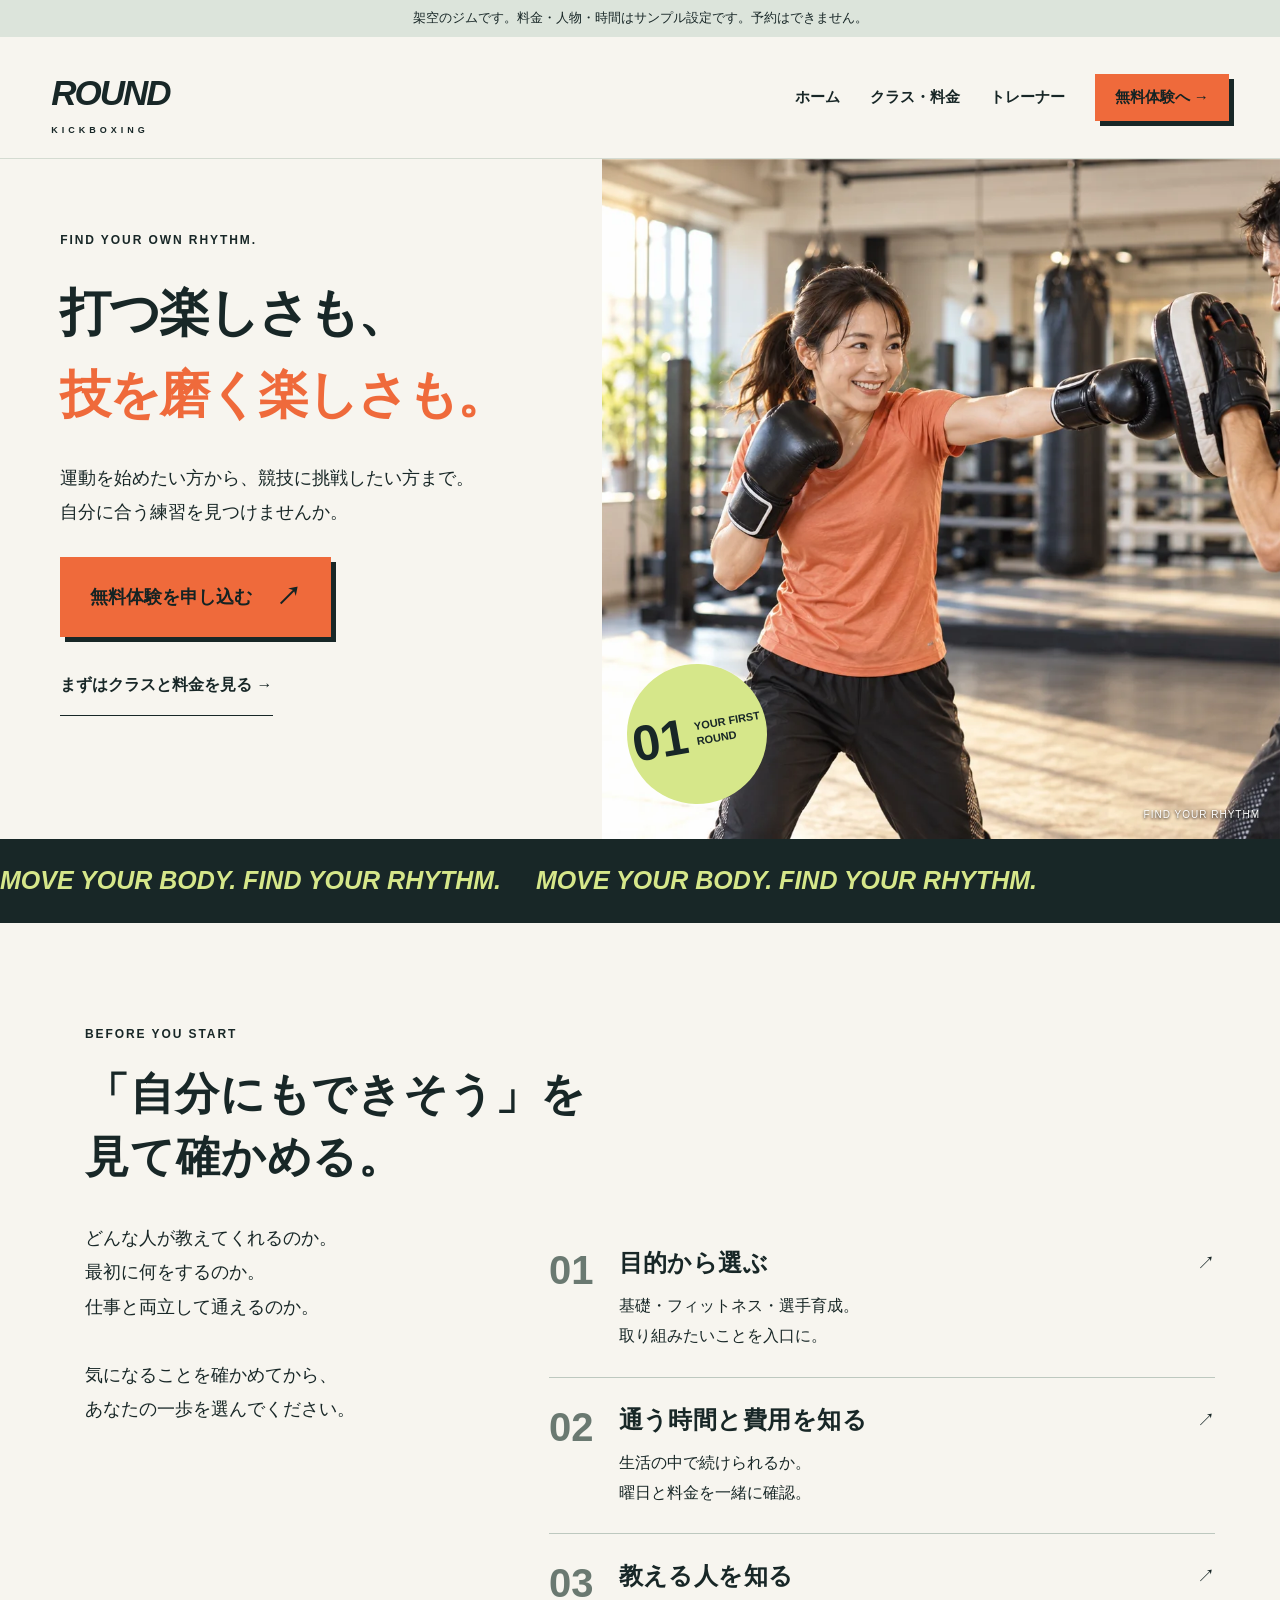
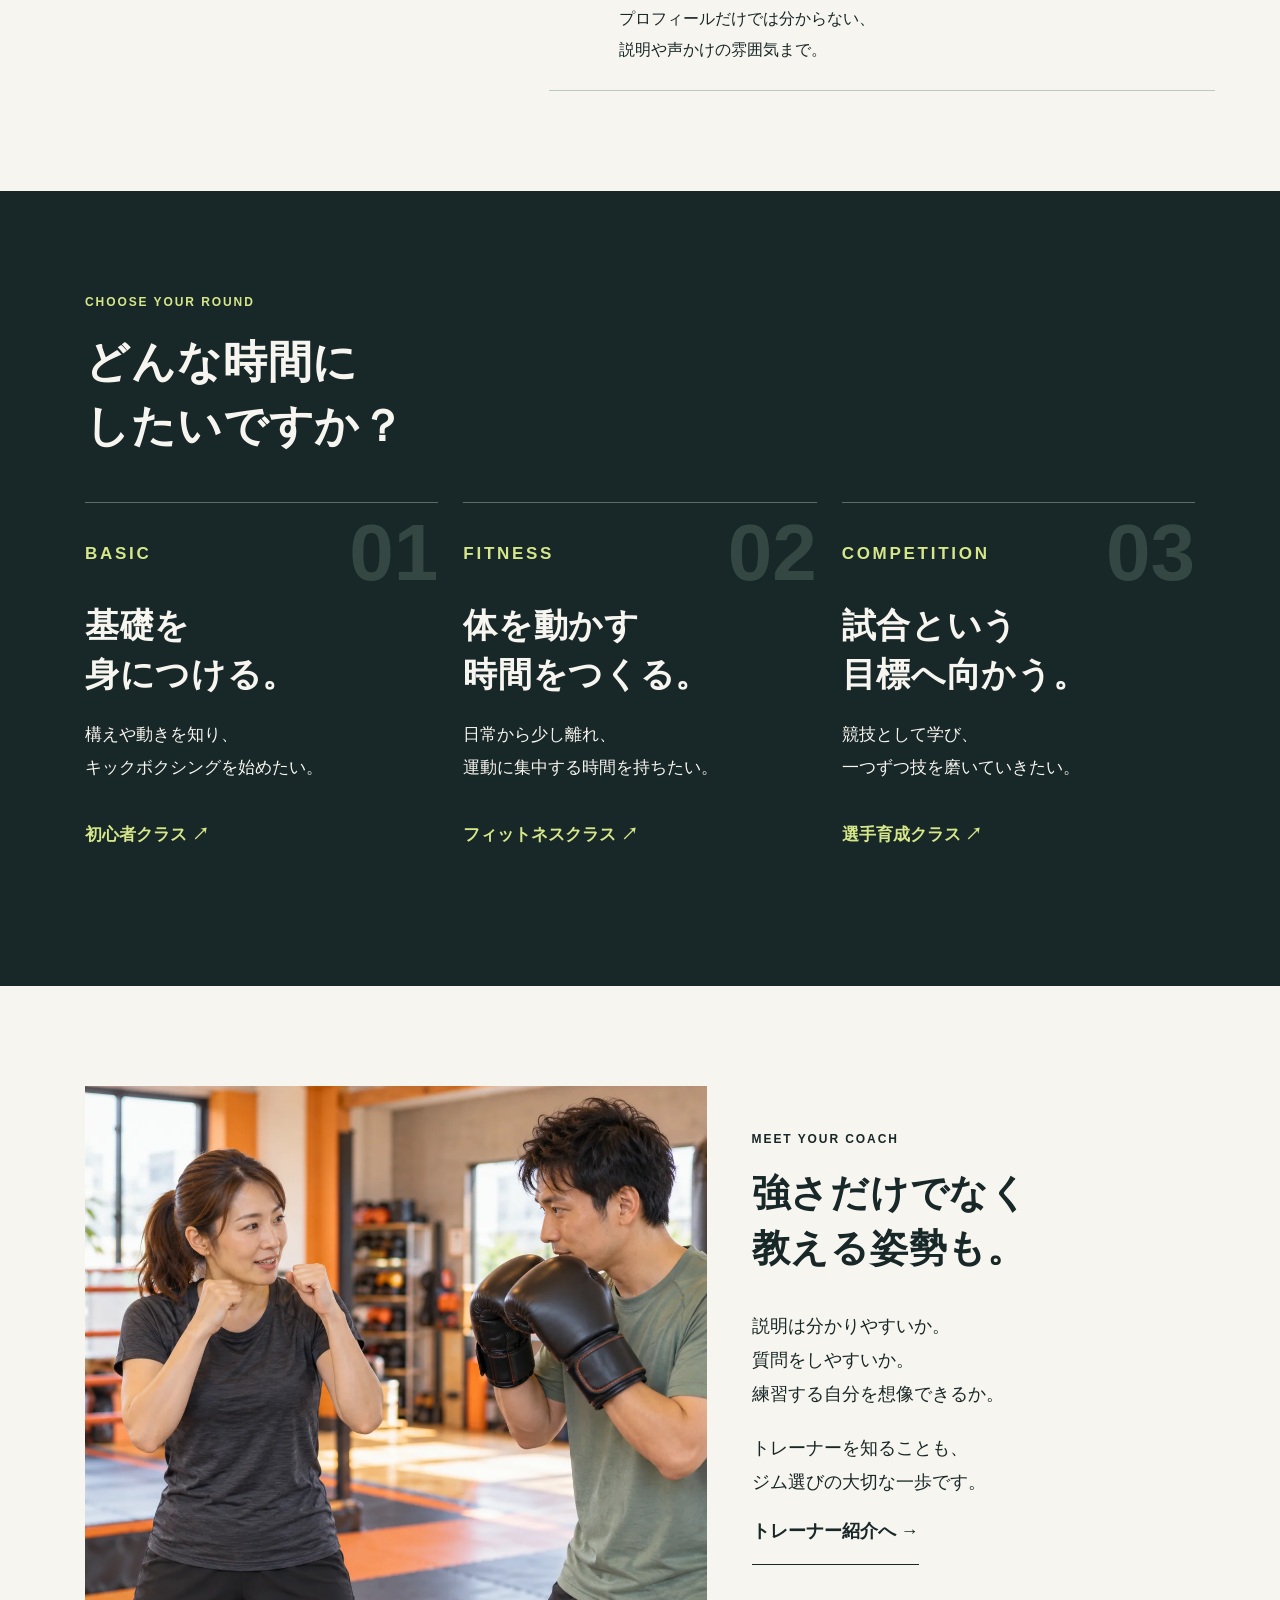
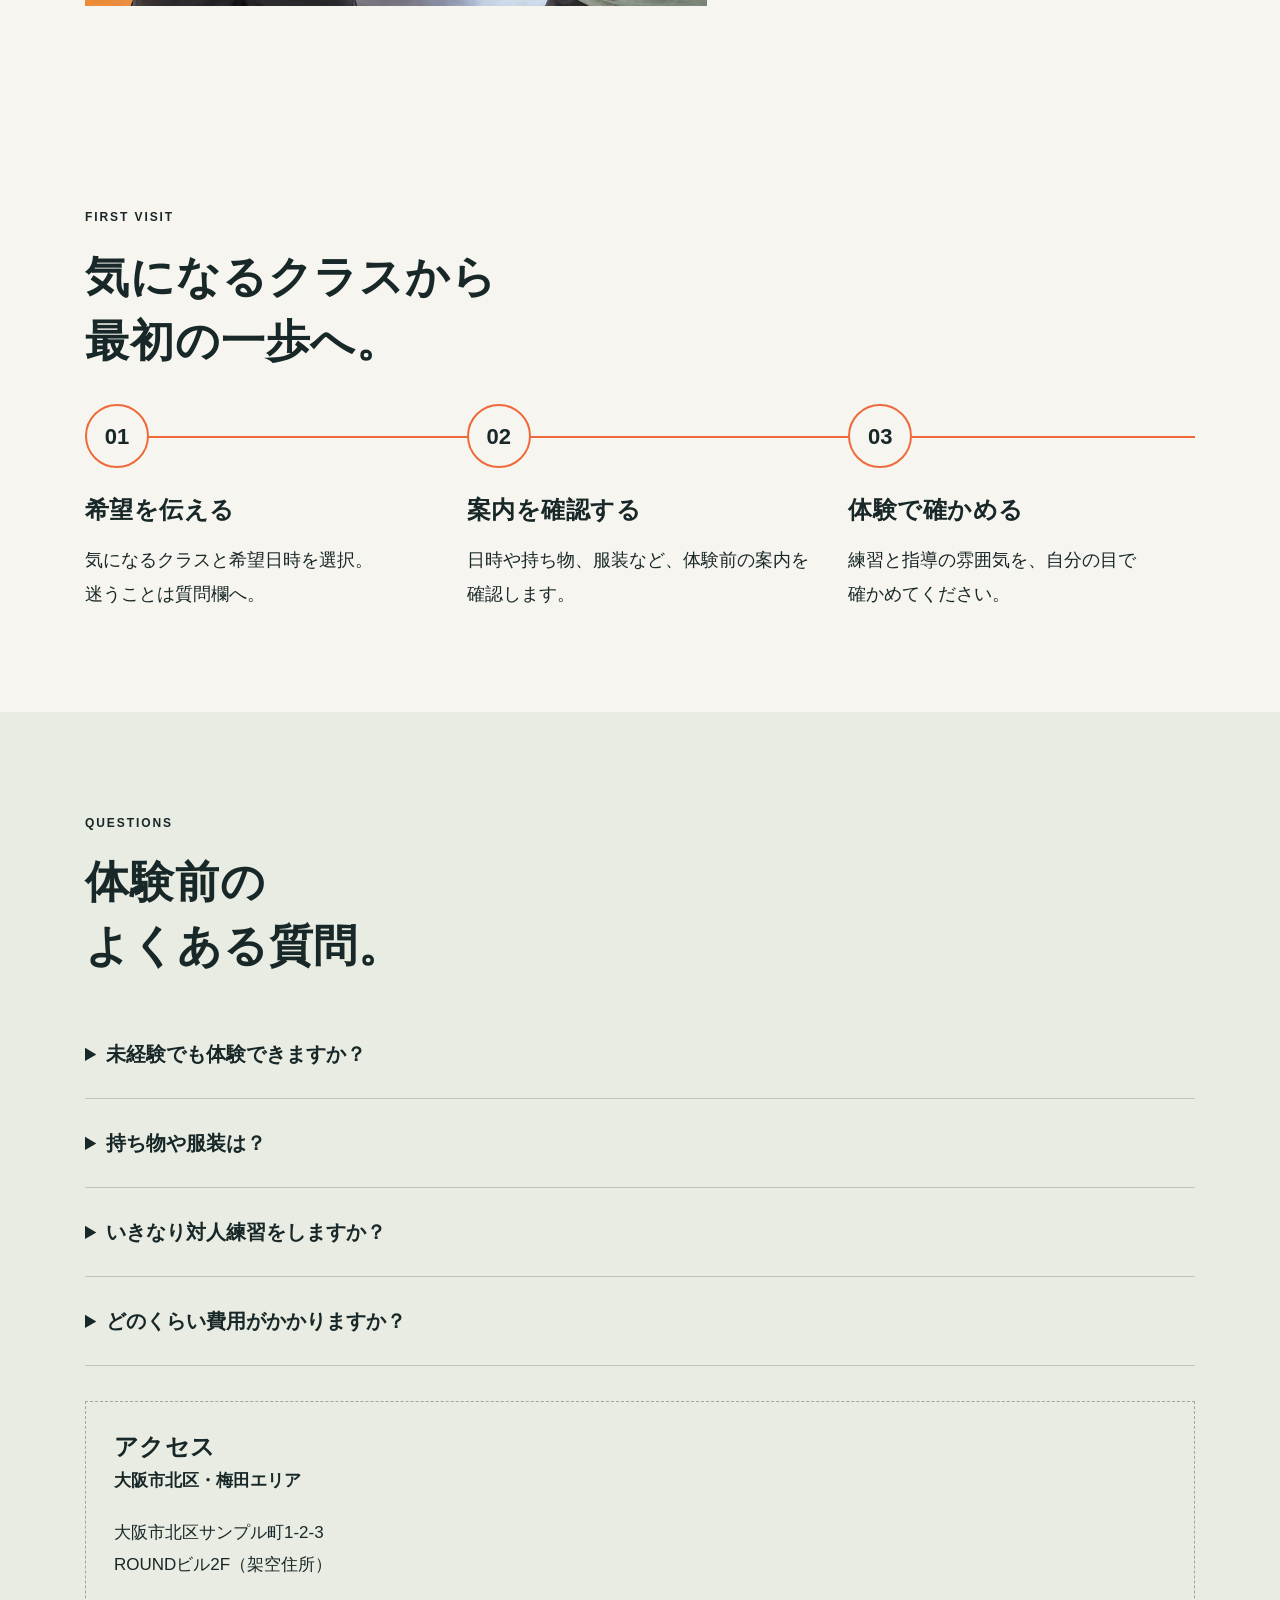
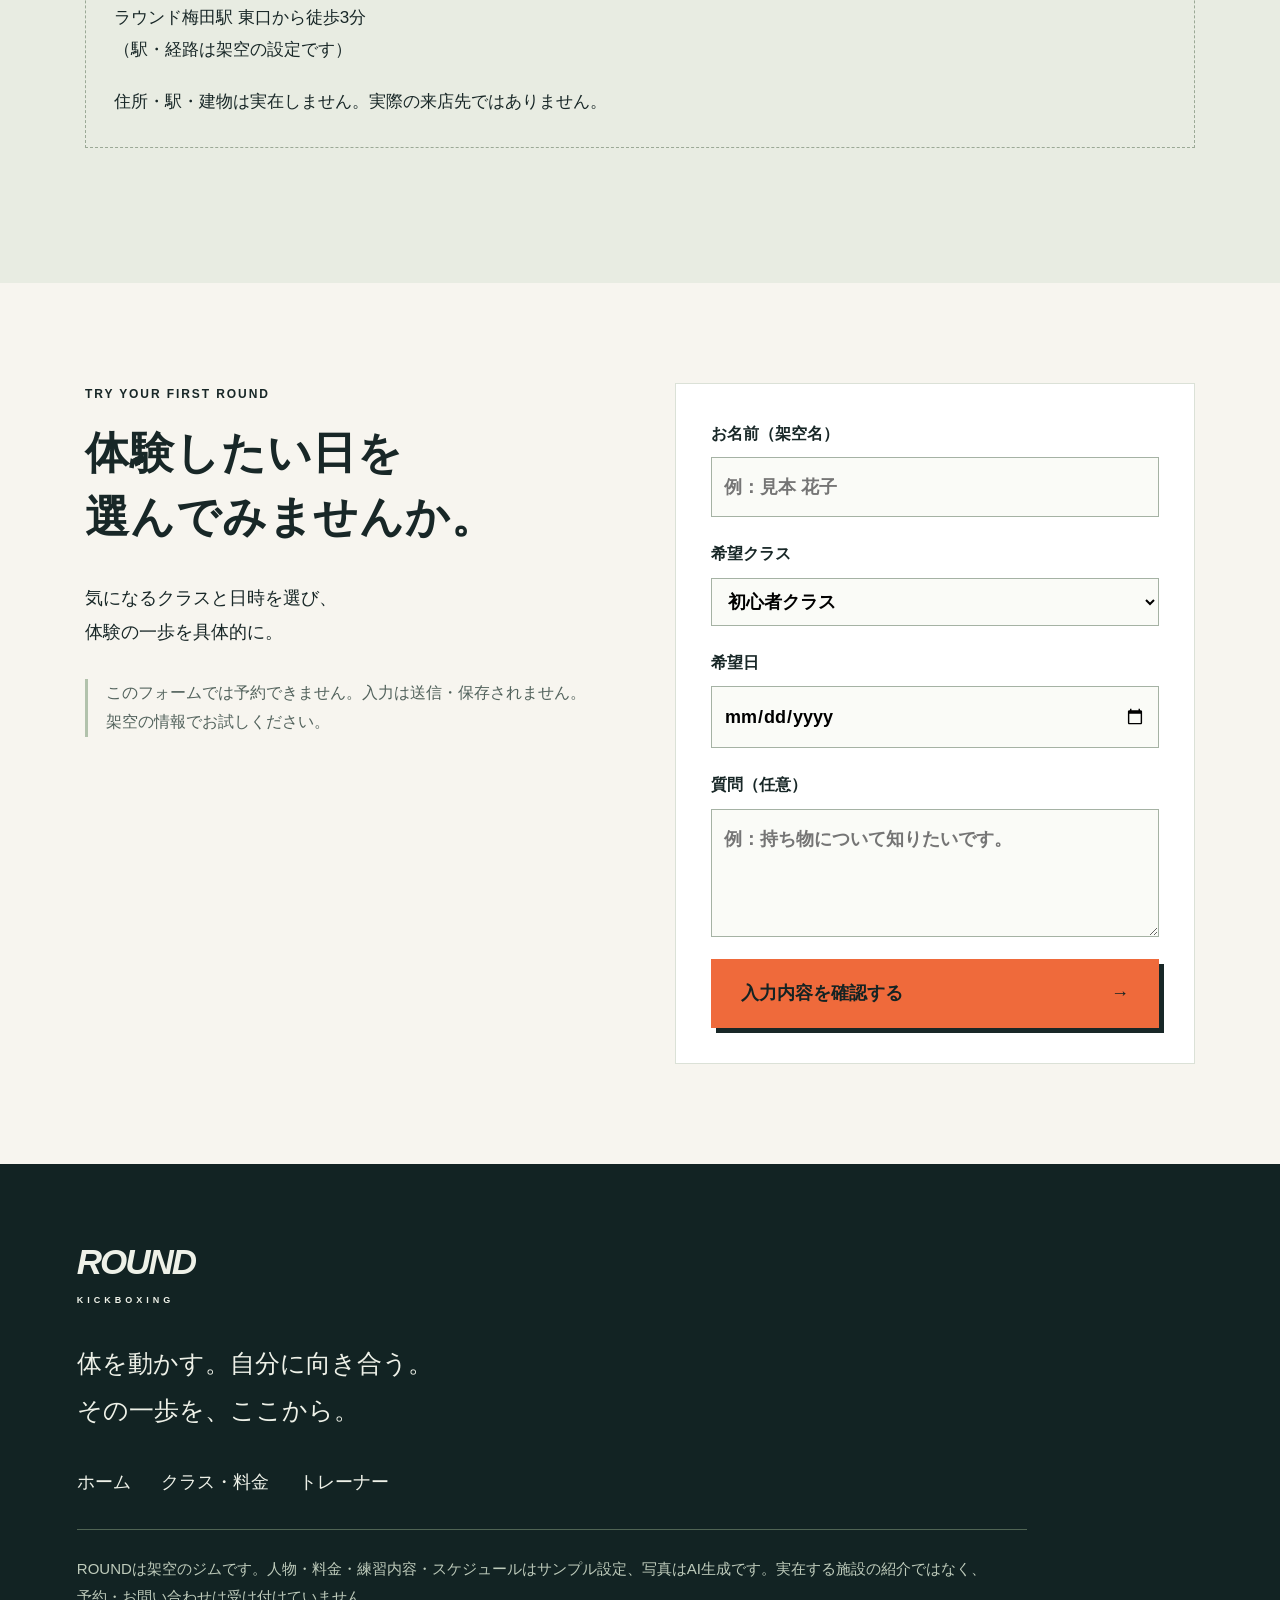
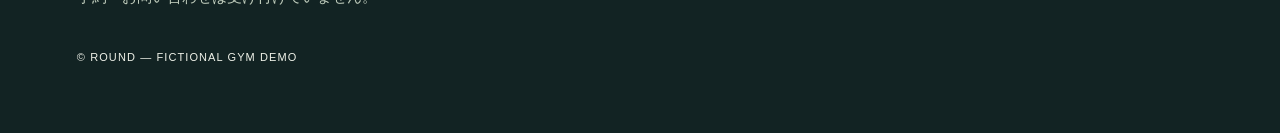
==== commit 27fe0ef6: "Specify fictional Osaka access details clearly" ====
--- a/index.html
+++ b/index.html
@@ -4,5 +4,5 @@
 <section class="dark"><div class="wrap"><p class="eyebrow">CHOOSE YOUR ROUND</p><h2><span>どんな時間に</span><span>したいですか？</span></h2><div class="cards"><a href="classes.html#beginner"><span class="num">01</span><p class="eyebrow">BASIC</p><h3>基礎を<br>身につける。</h3><p>構えや動きを知り、<br><span class="phrase">キックボクシングを</span>始めたい。</p><strong>初心者クラス ↗</strong></a><a href="classes.html#fitness"><span class="num">02</span><p class="eyebrow">FITNESS</p><h3>体を動かす<br>時間をつくる。</h3><p>日常から少し離れ、<br>運動に集中する時間を持ちたい。</p><strong>フィットネスクラス ↗</strong></a><a href="classes.html#athlete"><span class="num">03</span><p class="eyebrow">COMPETITION</p><h3>試合という<br>目標へ向かう。</h3><p>競技として学び、<br>一つずつ技を磨いていきたい。</p><strong>選手育成クラス ↗</strong></a></div></div></section>
 <section class="wrap coachfeature"><img src="coaching.webp" loading="lazy" alt="ガードの構えを実演する指導者と学ぶ男性の生成イメージ"><div><p class="eyebrow">MEET YOUR COACH</p><h2><span>強さだけでなく</span><span>教える姿勢も。</span></h2><p>説明は分かりやすいか。<br>質問をしやすいか。<br>練習する自分を想像できるか。</p><p>トレーナーを知ることも、<br>ジム選びの大切な一歩です。</p><a class="textlink" href="trainers.html">トレーナー紹介へ →</a></div></section>
 <section class="wrap flowsection"><p class="eyebrow">FIRST VISIT</p><h2><span>気になるクラスから</span><span>最初の一歩へ。</span></h2><div class="flow"><article><b>01</b><h3>希望を伝える</h3><p><span class="phrase">気になるクラスと</span><span class="phrase">希望日時を選択。</span><span class="phrase">迷うことは</span><span class="phrase">質問欄へ。</span></p></article><article><b>02</b><h3>案内を確認する</h3><p><span class="phrase">日時や持ち物、</span><span class="phrase">服装など、</span><span class="phrase">体験前の案内を</span><span class="phrase">確認します。</span></p></article><article><b>03</b><h3>体験で確かめる</h3><p><span class="phrase">練習と指導の雰囲気を、</span><span class="phrase">自分の目で</span><span class="phrase">確かめてください。</span></p></article></div></section>
-<section class="pale"><div class="wrap"><p class="eyebrow">QUESTIONS</p><h2><span>体験前の</span><span>よくある質問。</span></h2><details><summary>未経験でも体験できますか？</summary><p>はい。初心者クラスは、構え・ガード・基本のパンチから。未経験の方は、まずこのクラスの体験をお選びください。</p></details><details><summary>持ち物や服装は？</summary><p>動きやすい服装、タオル、飲み物をお持ちください。初心者・選手育成は裸足、フィットネスは室内用シューズで練習します。体験用グローブは無料でお貸しします。</p></details><details><summary>いきなり対人練習をしますか？</summary><p>初心者の体験は、構え・基本動作・ミット打ちが中心です。相手と打ち合うスパーリングは行いません。</p></details><details><summary>どのくらい費用がかかりますか？</summary><p>初回体験は無料です。入会金は5,500円、月会費は月4回8,800円から。いずれも税込です。詳しくは料金ページをご覧ください。</p></details><div class="pending"><h3>アクセス</h3><p>大阪エリアを想定した架空のジムです。実際の所在地・来店先は<span class="phrase">ありません。</span></p></div></div></section>
+<section class="pale"><div class="wrap"><p class="eyebrow">QUESTIONS</p><h2><span>体験前の</span><span>よくある質問。</span></h2><details><summary>未経験でも体験できますか？</summary><p>はい。初心者クラスは、構え・ガード・基本のパンチから。未経験の方は、まずこのクラスの体験をお選びください。</p></details><details><summary>持ち物や服装は？</summary><p>動きやすい服装、タオル、飲み物をお持ちください。初心者・選手育成は裸足、フィットネスは室内用シューズで練習します。体験用グローブは無料でお貸しします。</p></details><details><summary>いきなり対人練習をしますか？</summary><p>初心者の体験は、構え・基本動作・ミット打ちが中心です。相手と打ち合うスパーリングは行いません。</p></details><details><summary>どのくらい費用がかかりますか？</summary><p>初回体験は無料です。入会金は5,500円、月会費は月4回8,800円から。いずれも税込です。詳しくは料金ページをご覧ください。</p></details><div class="pending" id="access"><h3>アクセス</h3><p><strong>大阪市北区・梅田エリア</strong></p><p><span class="phrase">大阪市北区サンプル町1-2-3</span><br><span class="phrase">ROUNDビル2F</span>（架空住所）</p><p><span class="phrase">ラウンド梅田駅 東口から</span><span class="phrase">徒歩3分</span><br>（駅・経路は架空の設定です）</p><p>住所・駅・建物は実在しません。実際の来店先では<span class="phrase">ありません。</span></p></div></div></section>
 <section class="wrap trial" id="trial"><div><p class="eyebrow">TRY YOUR FIRST ROUND</p><h2><span>体験したい日を</span><span>選んでみませんか。</span></h2><p><span class="phrase">気になるクラスと</span>日時を選び、<br><span class="phrase">体験の一歩を</span><span class="phrase">具体的に。</span></p><p class="notice">このフォームでは予約できません。<span class="phrase">入力は送信・保存されません。</span>架空の情報でお試しください。</p></div><form id="trial-form"><label>お名前（架空名）<input name="name" required placeholder="例：見本 花子" maxlength="60"></label><label>希望クラス<select name="course"><option>初心者クラス</option><option>フィットネスクラス</option><option>選手育成クラス</option><option>相談して決めたい</option></select></label><label>希望日<input type="date" name="date" required></label><label>質問（任意）<textarea name="question" rows="3" placeholder="例：持ち物について知りたいです。"></textarea></label><button class="button" type="submit"><span class="phrase">入力内容を確認する</span> →</button><div id="confirmation" hidden aria-live="polite"></div></form></section></main><footer><a class="brand" href="index.html">ROUND<span> KICKBOXING</span></a><p>体を動かす。自分に向き合う。<br>その一歩を、ここから。</p><div class="footlinks"><a href="index.html">ホーム</a><a href="classes.html">クラス・料金</a><a href="trainers.html">トレーナー</a></div><aside>ROUNDは架空のジムです。人物・料金・練習内容・スケジュールはサンプル設定、写真はAI生成です。実在する施設の紹介ではなく、予約・お問い合わせは受け付けていません。</aside><small>© ROUND — FICTIONAL GYM DEMO</small></footer></body></html>
